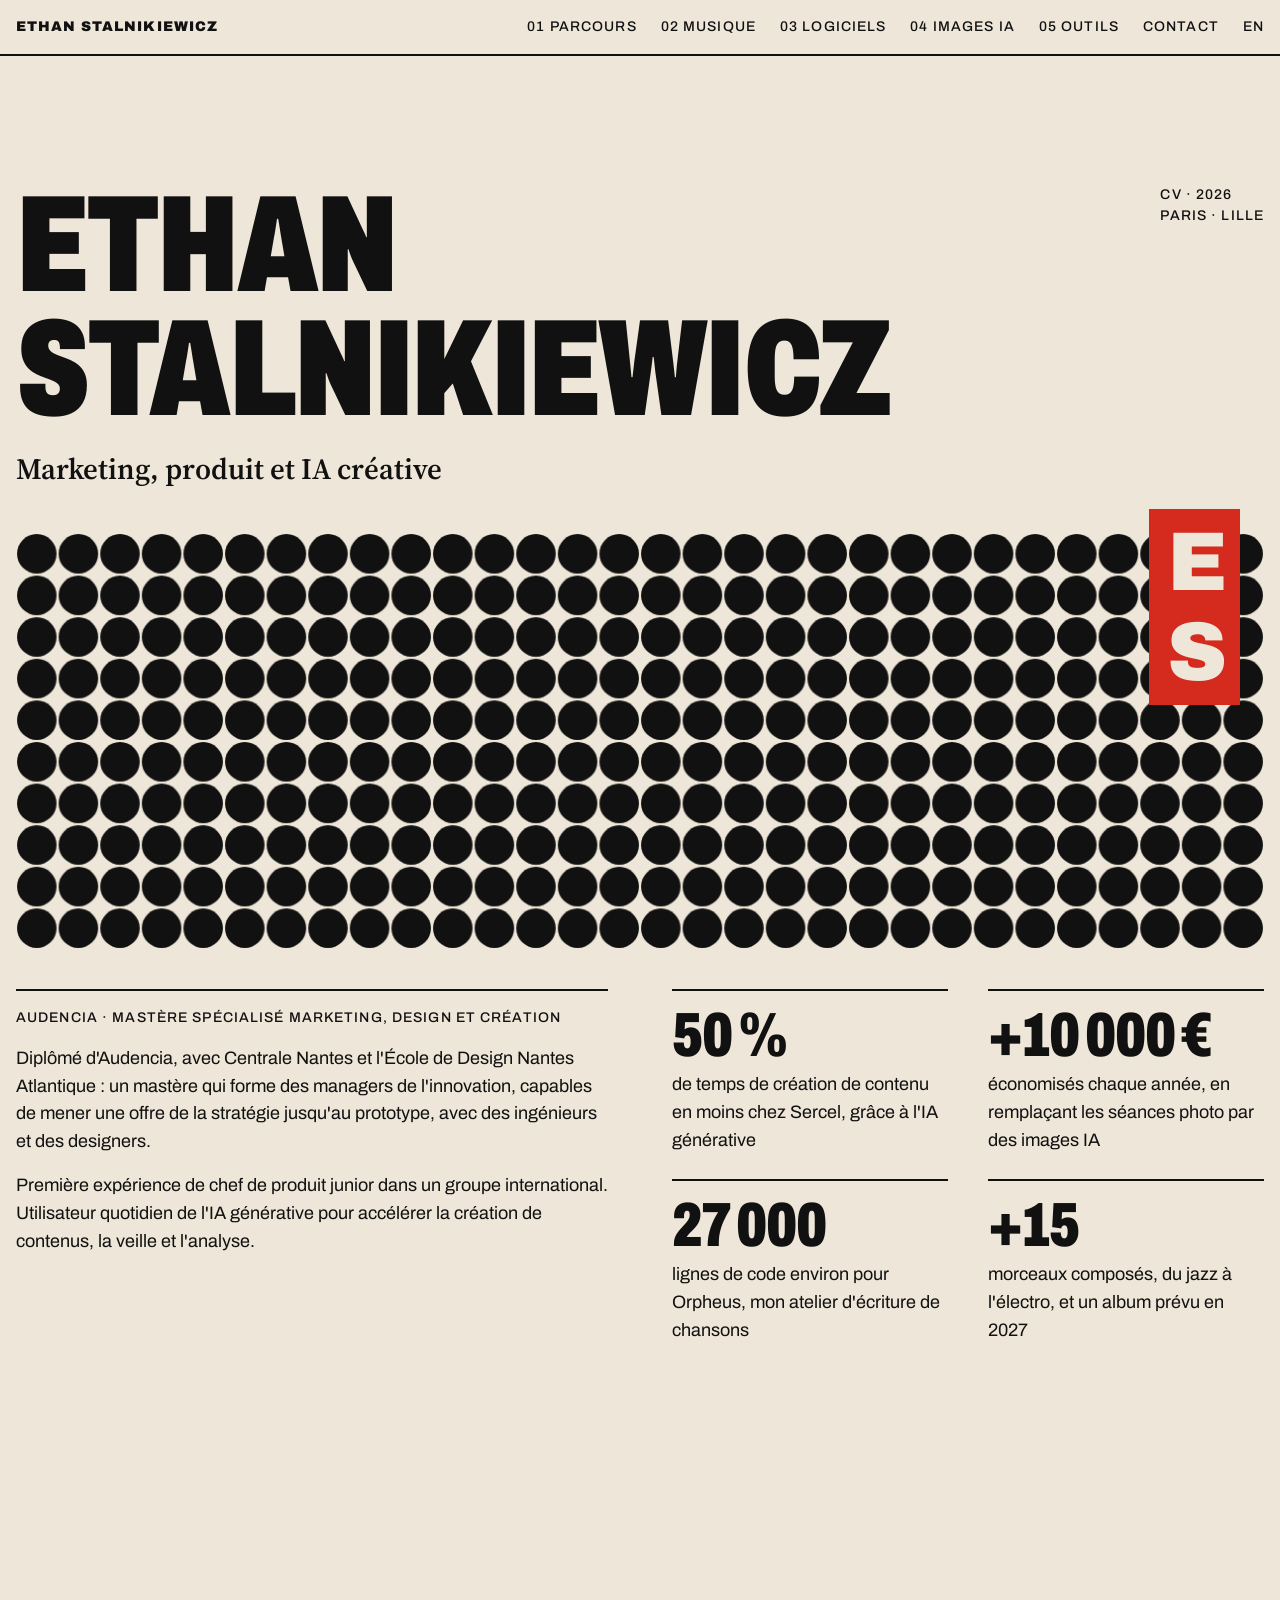
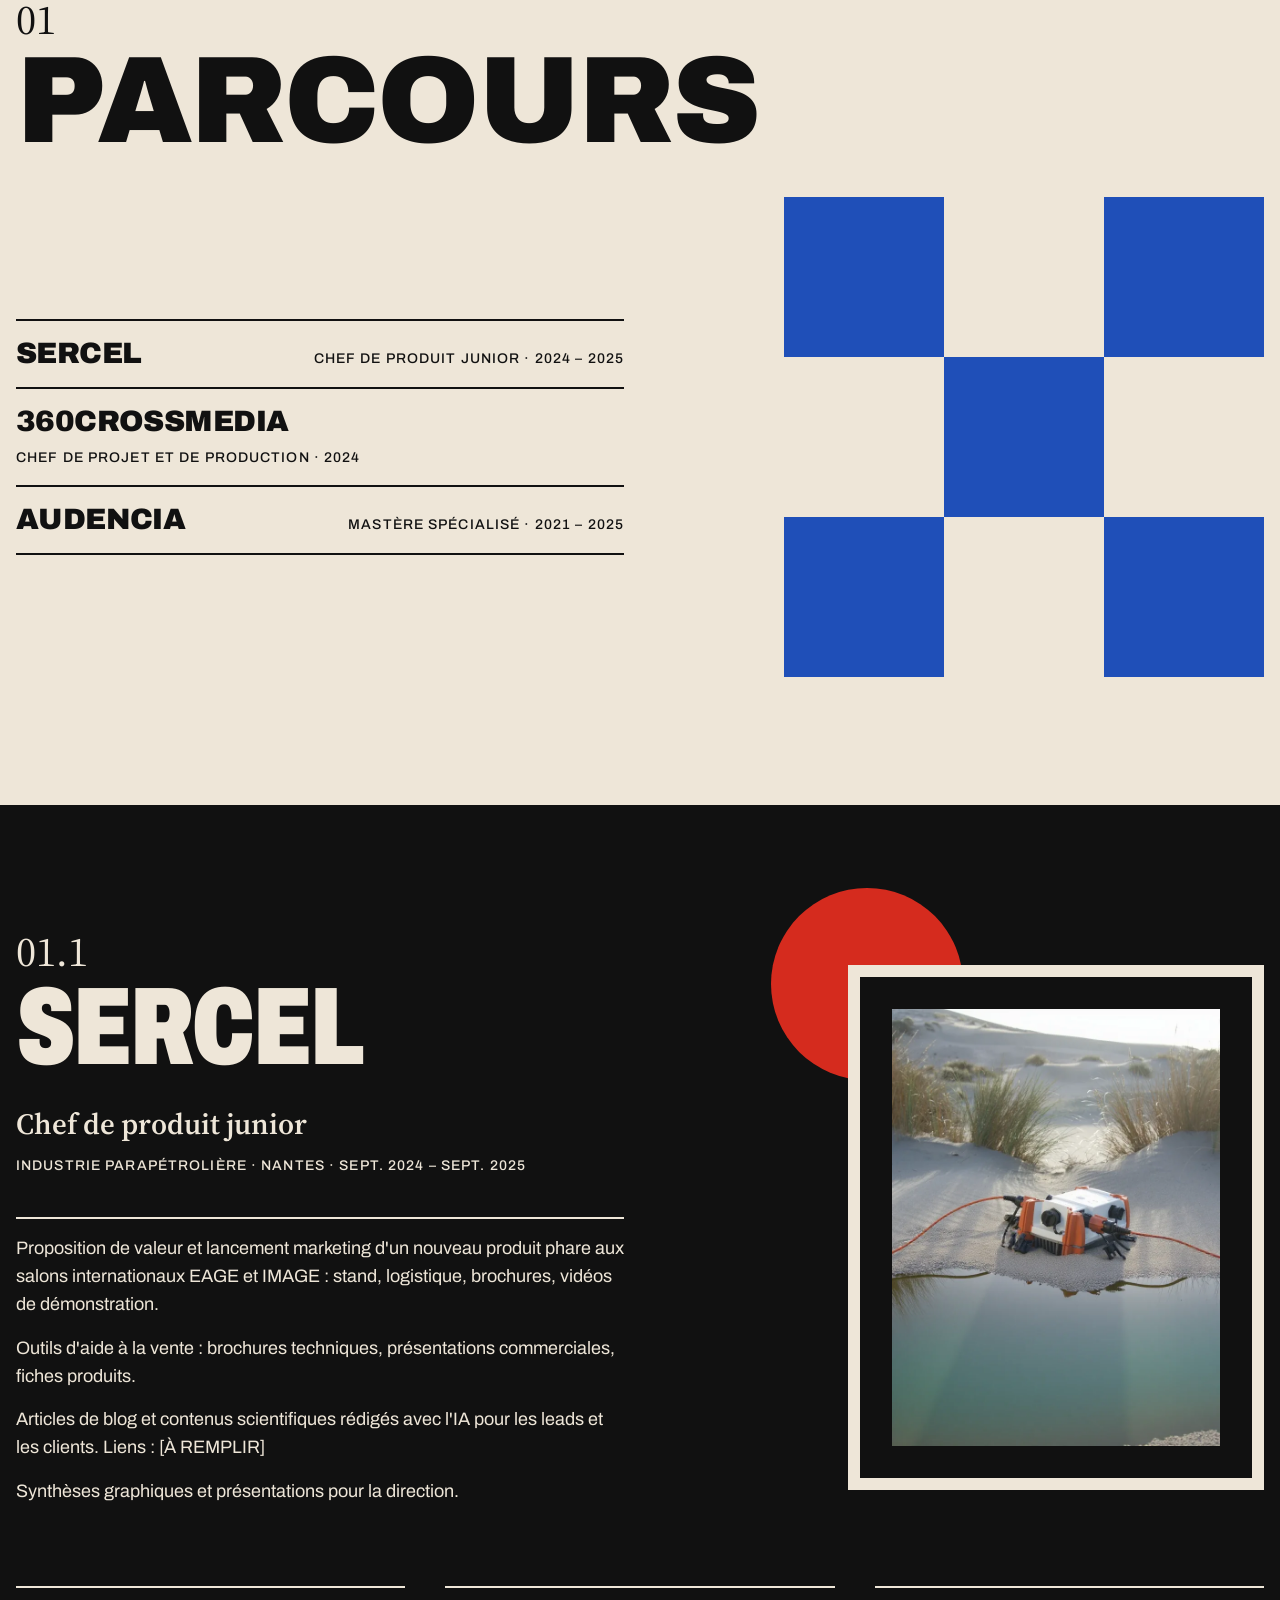
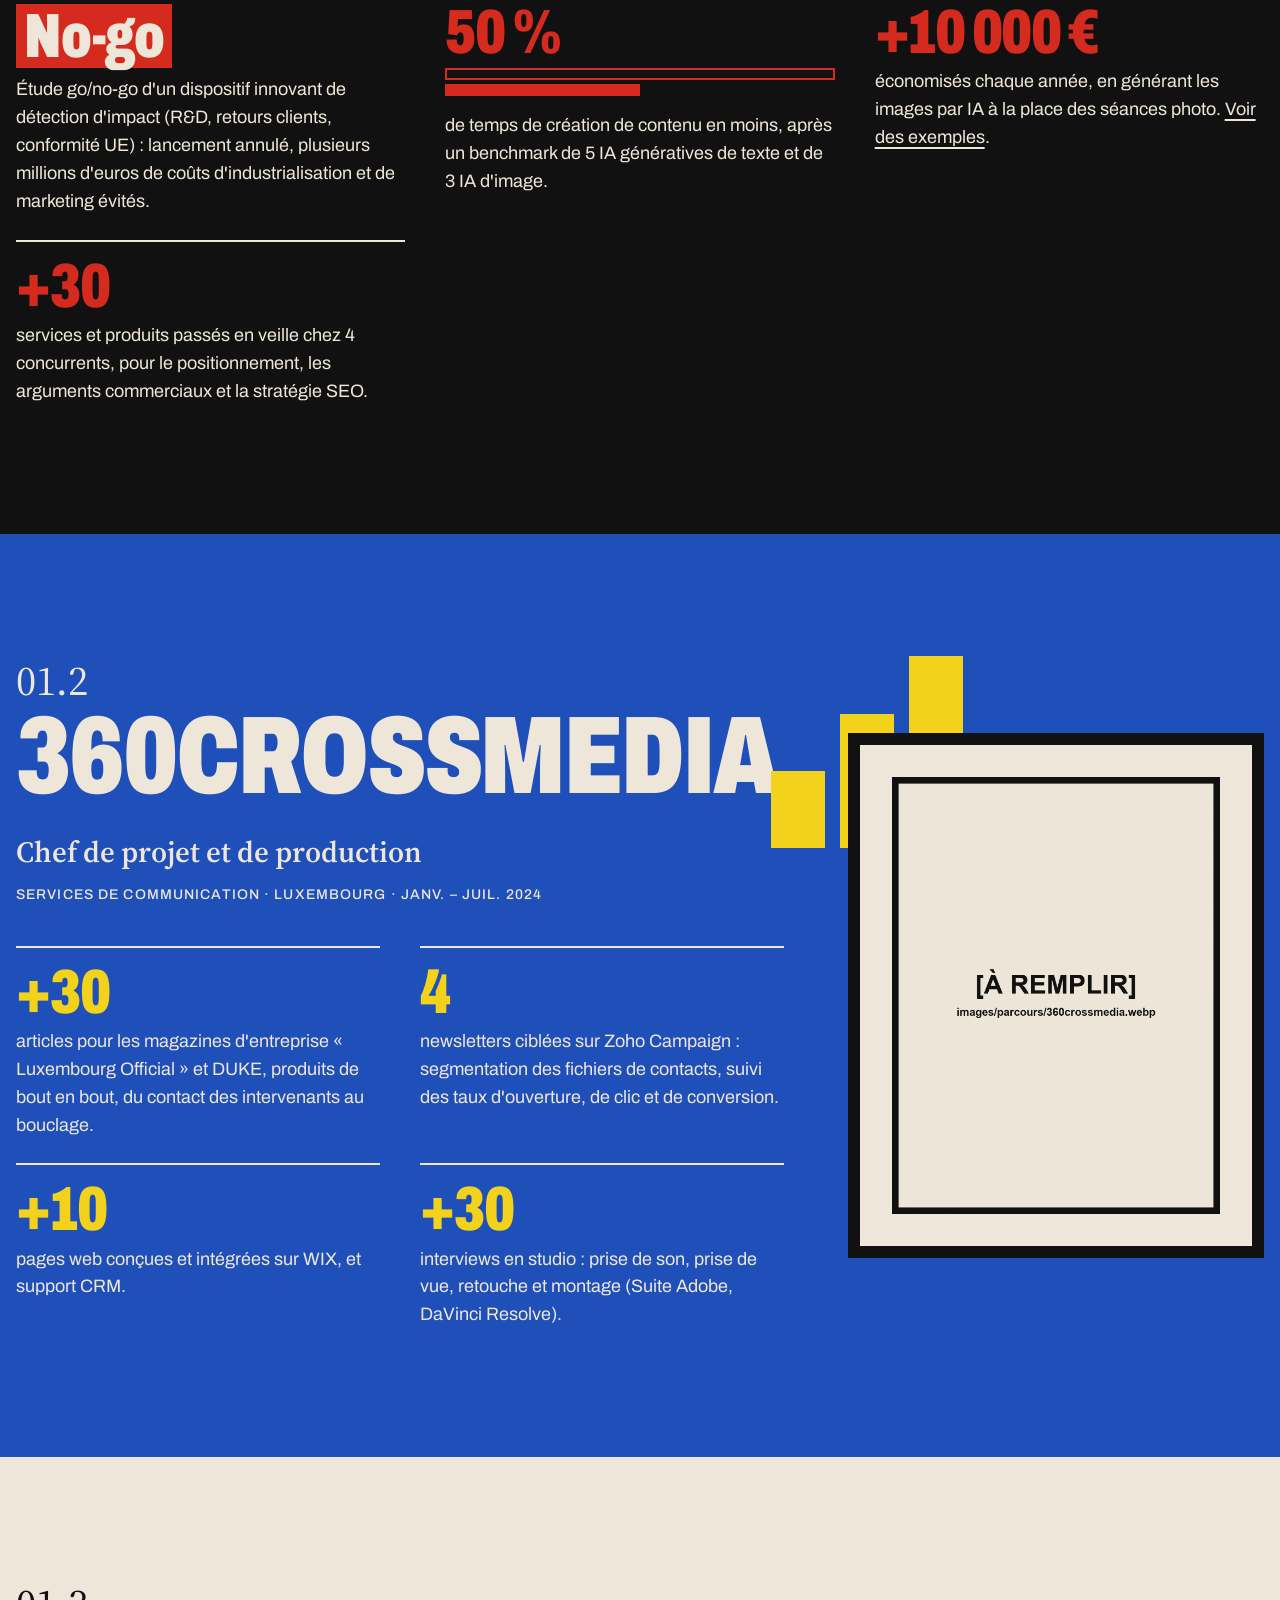
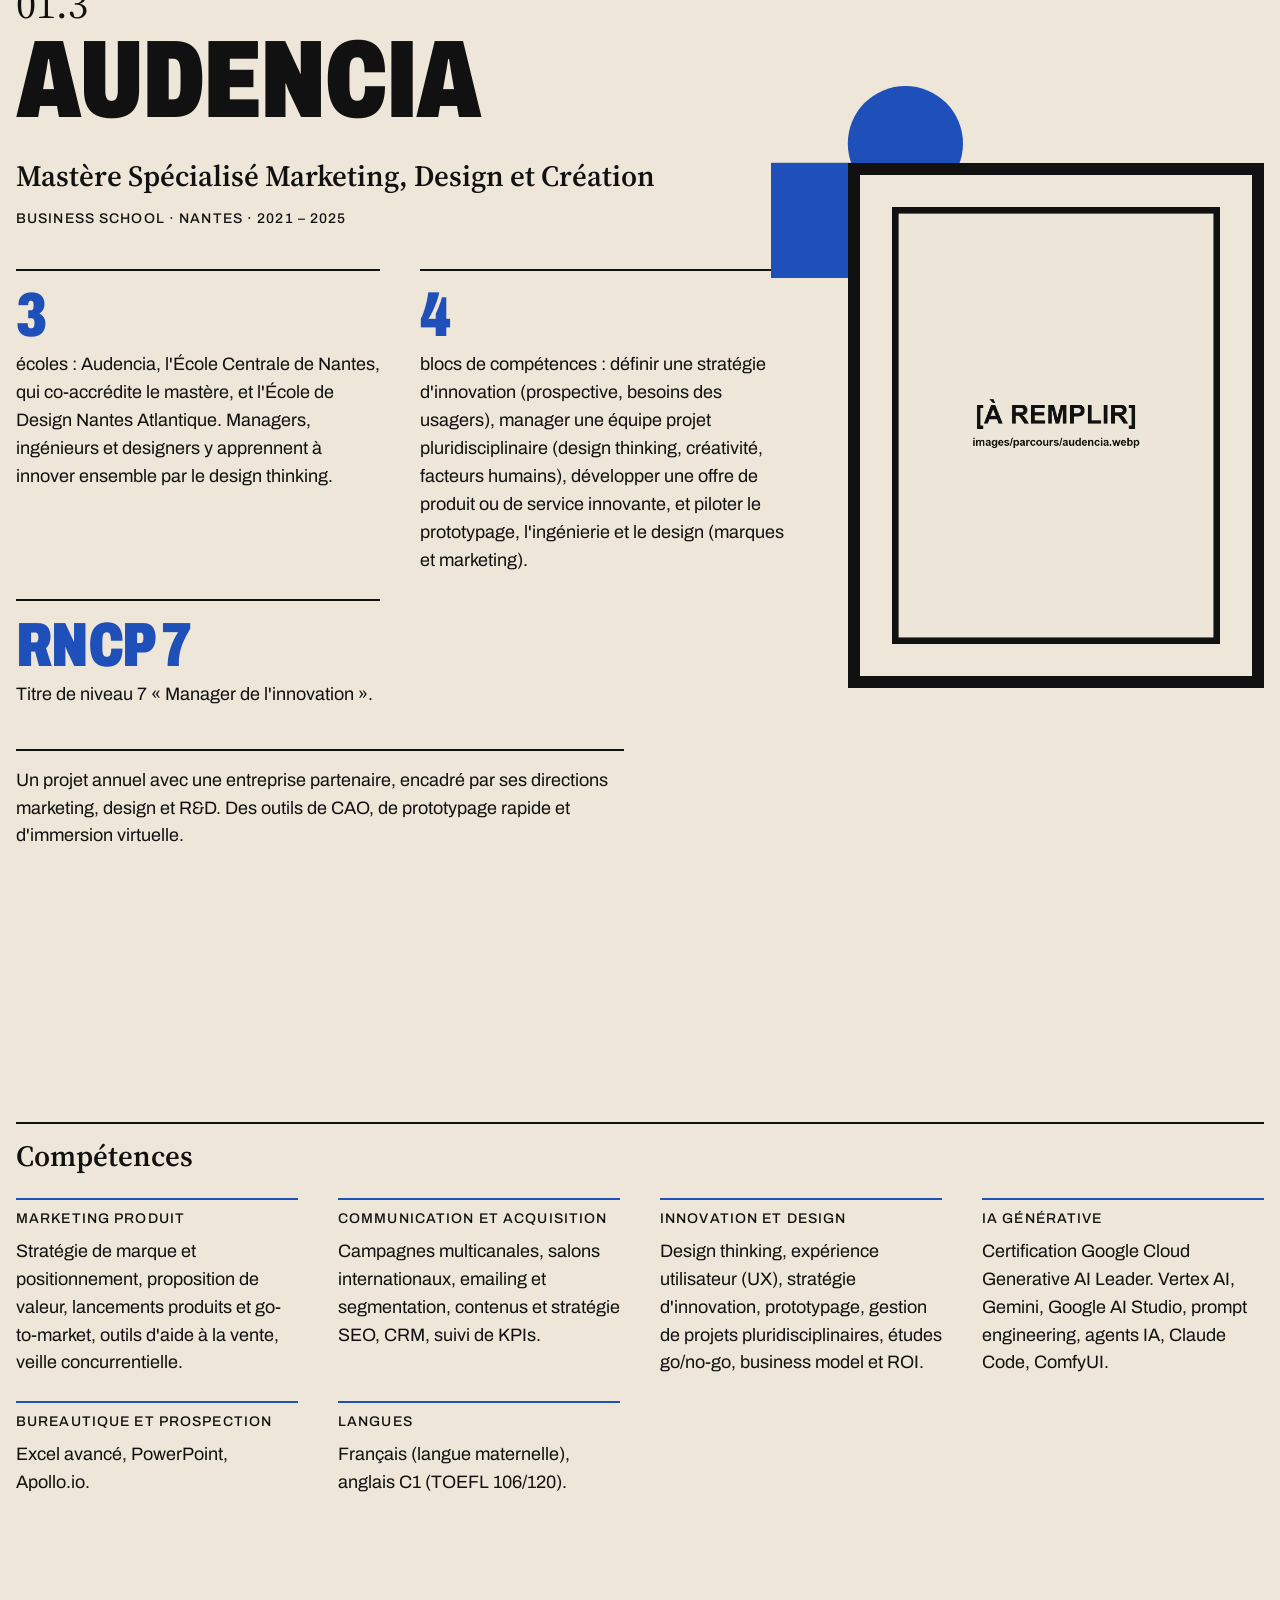
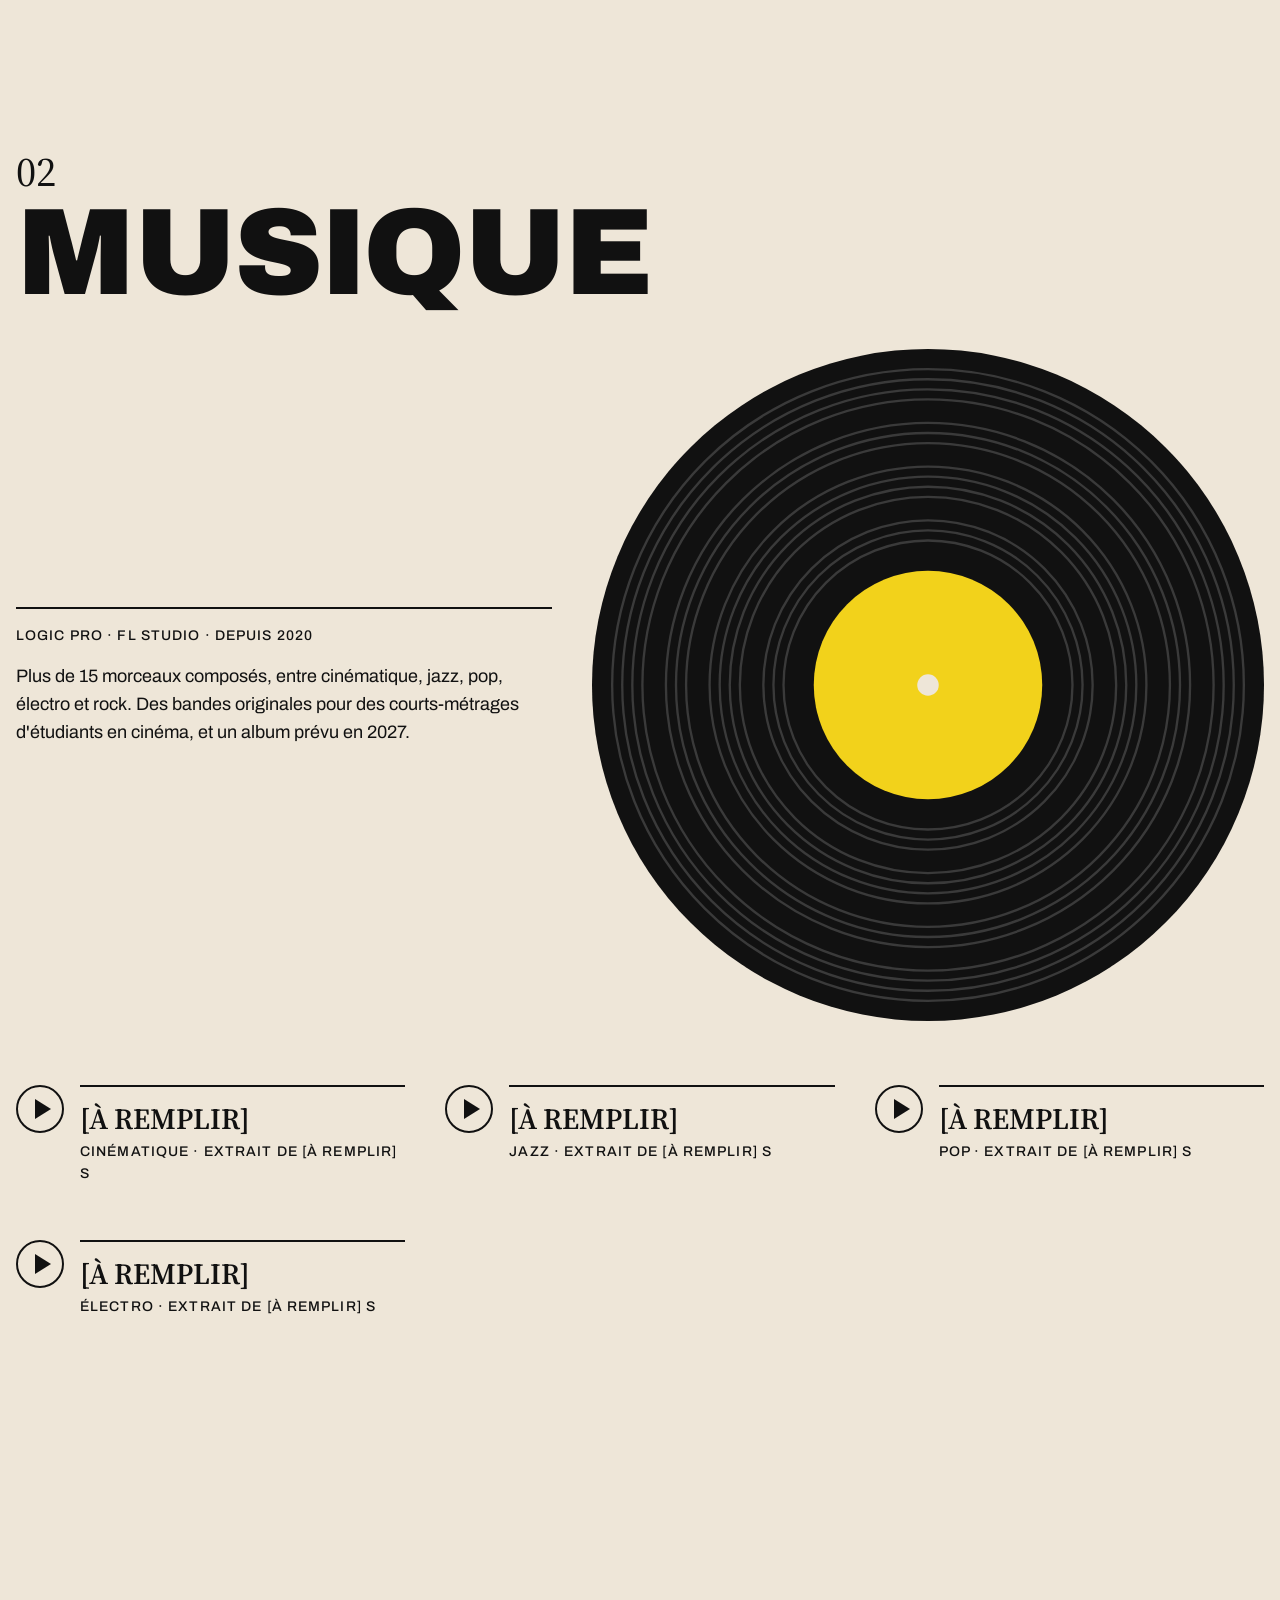
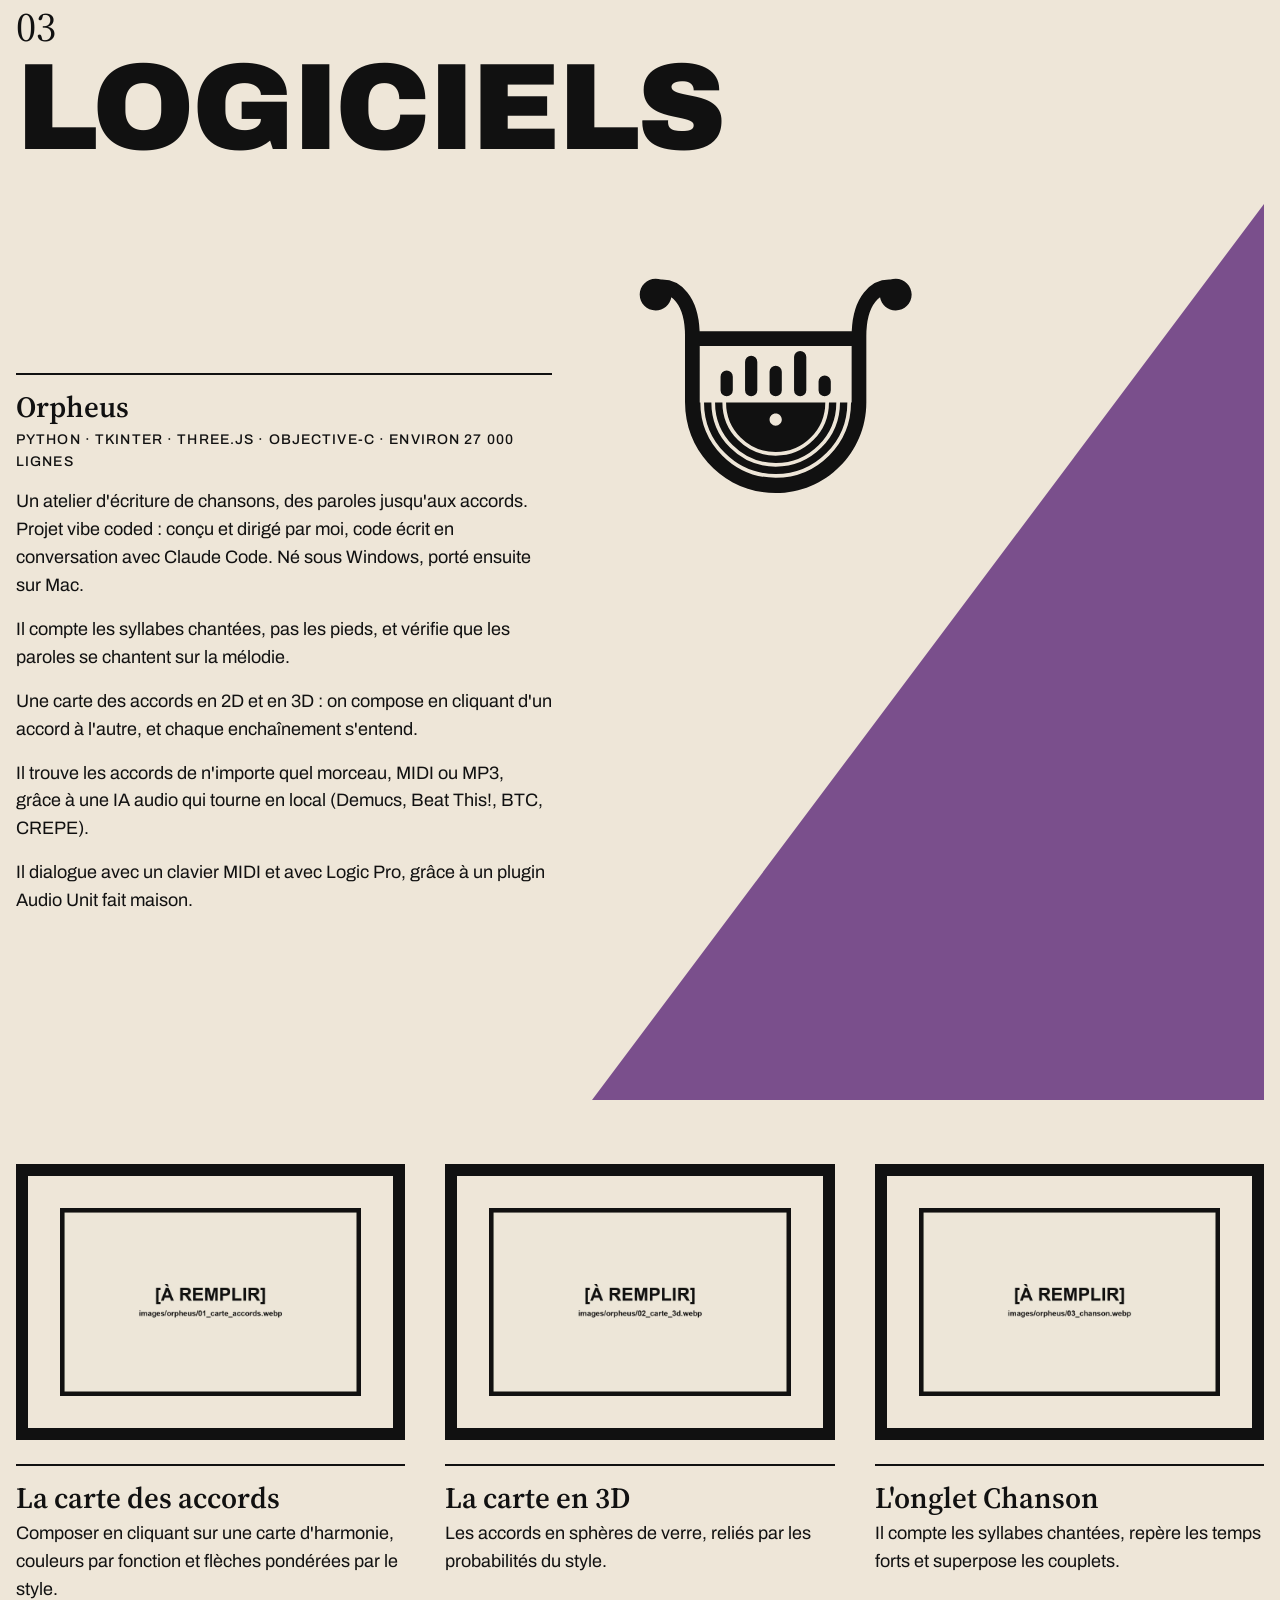
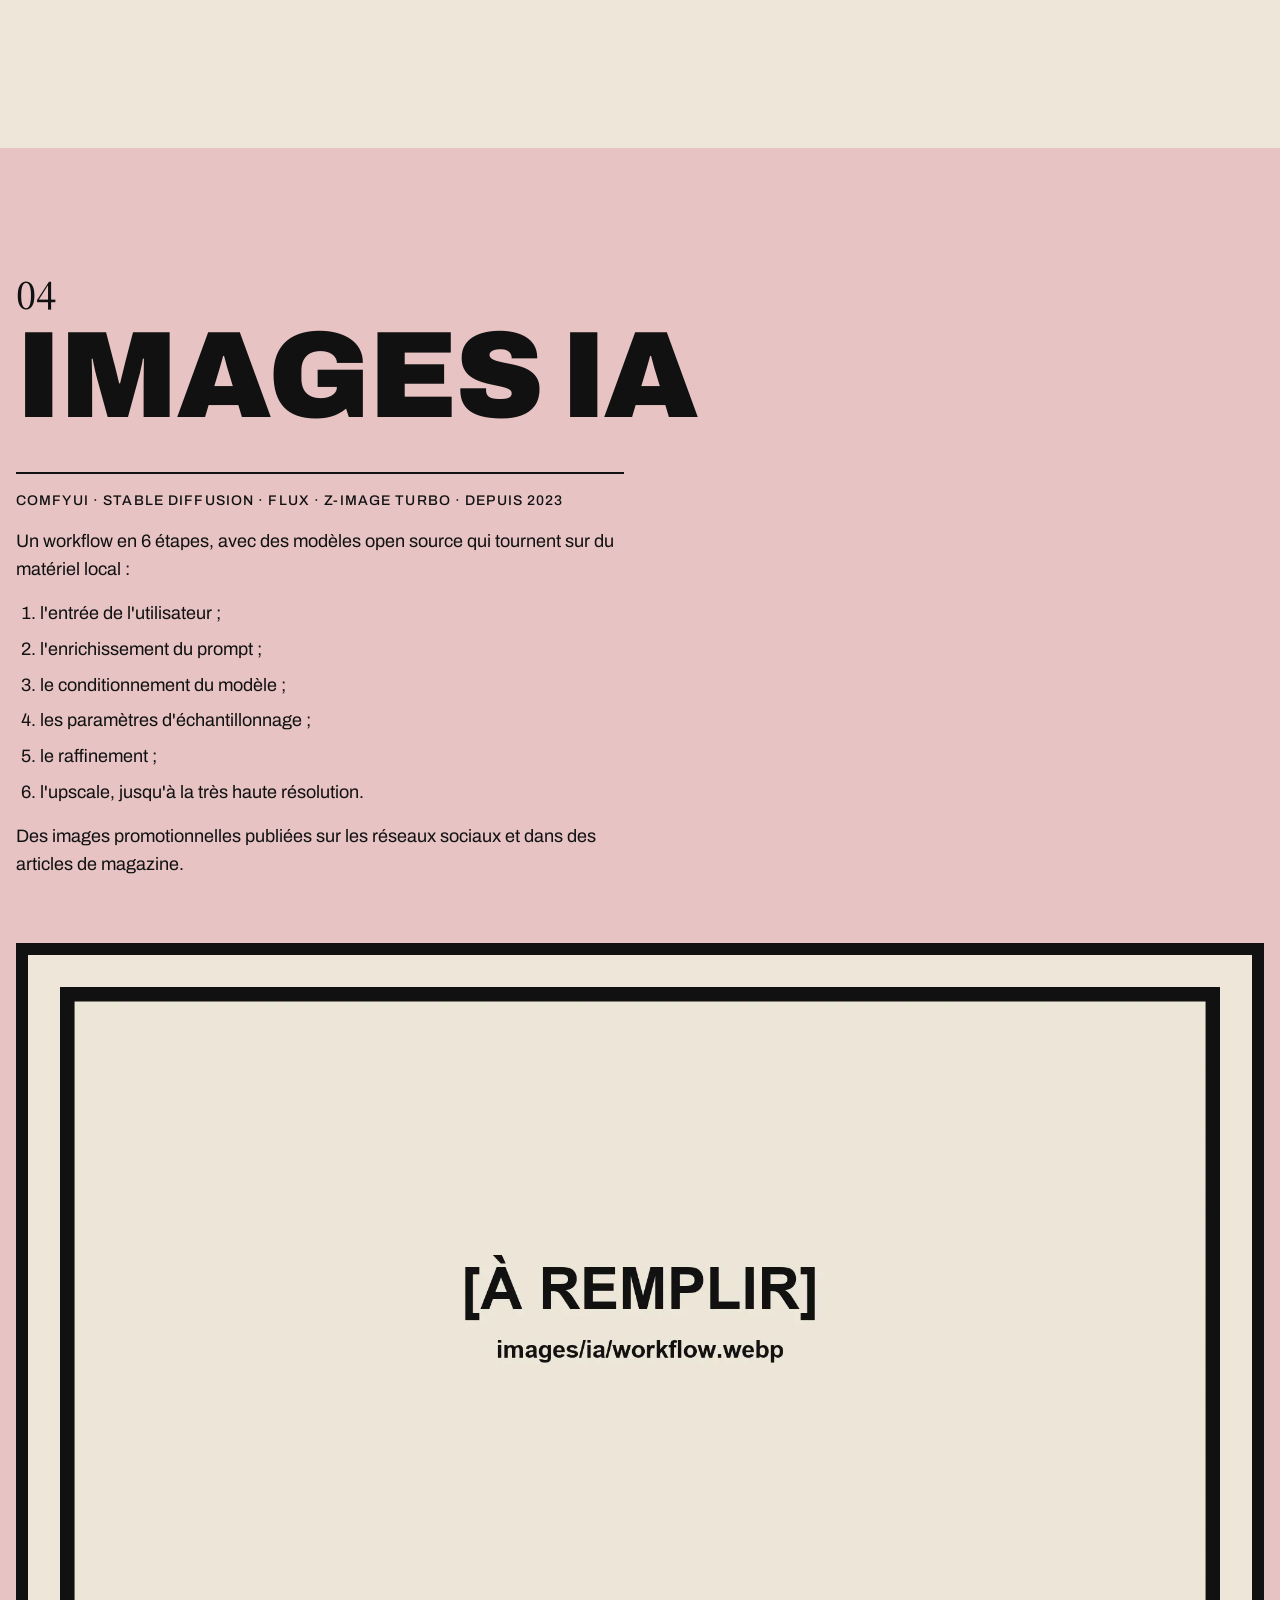
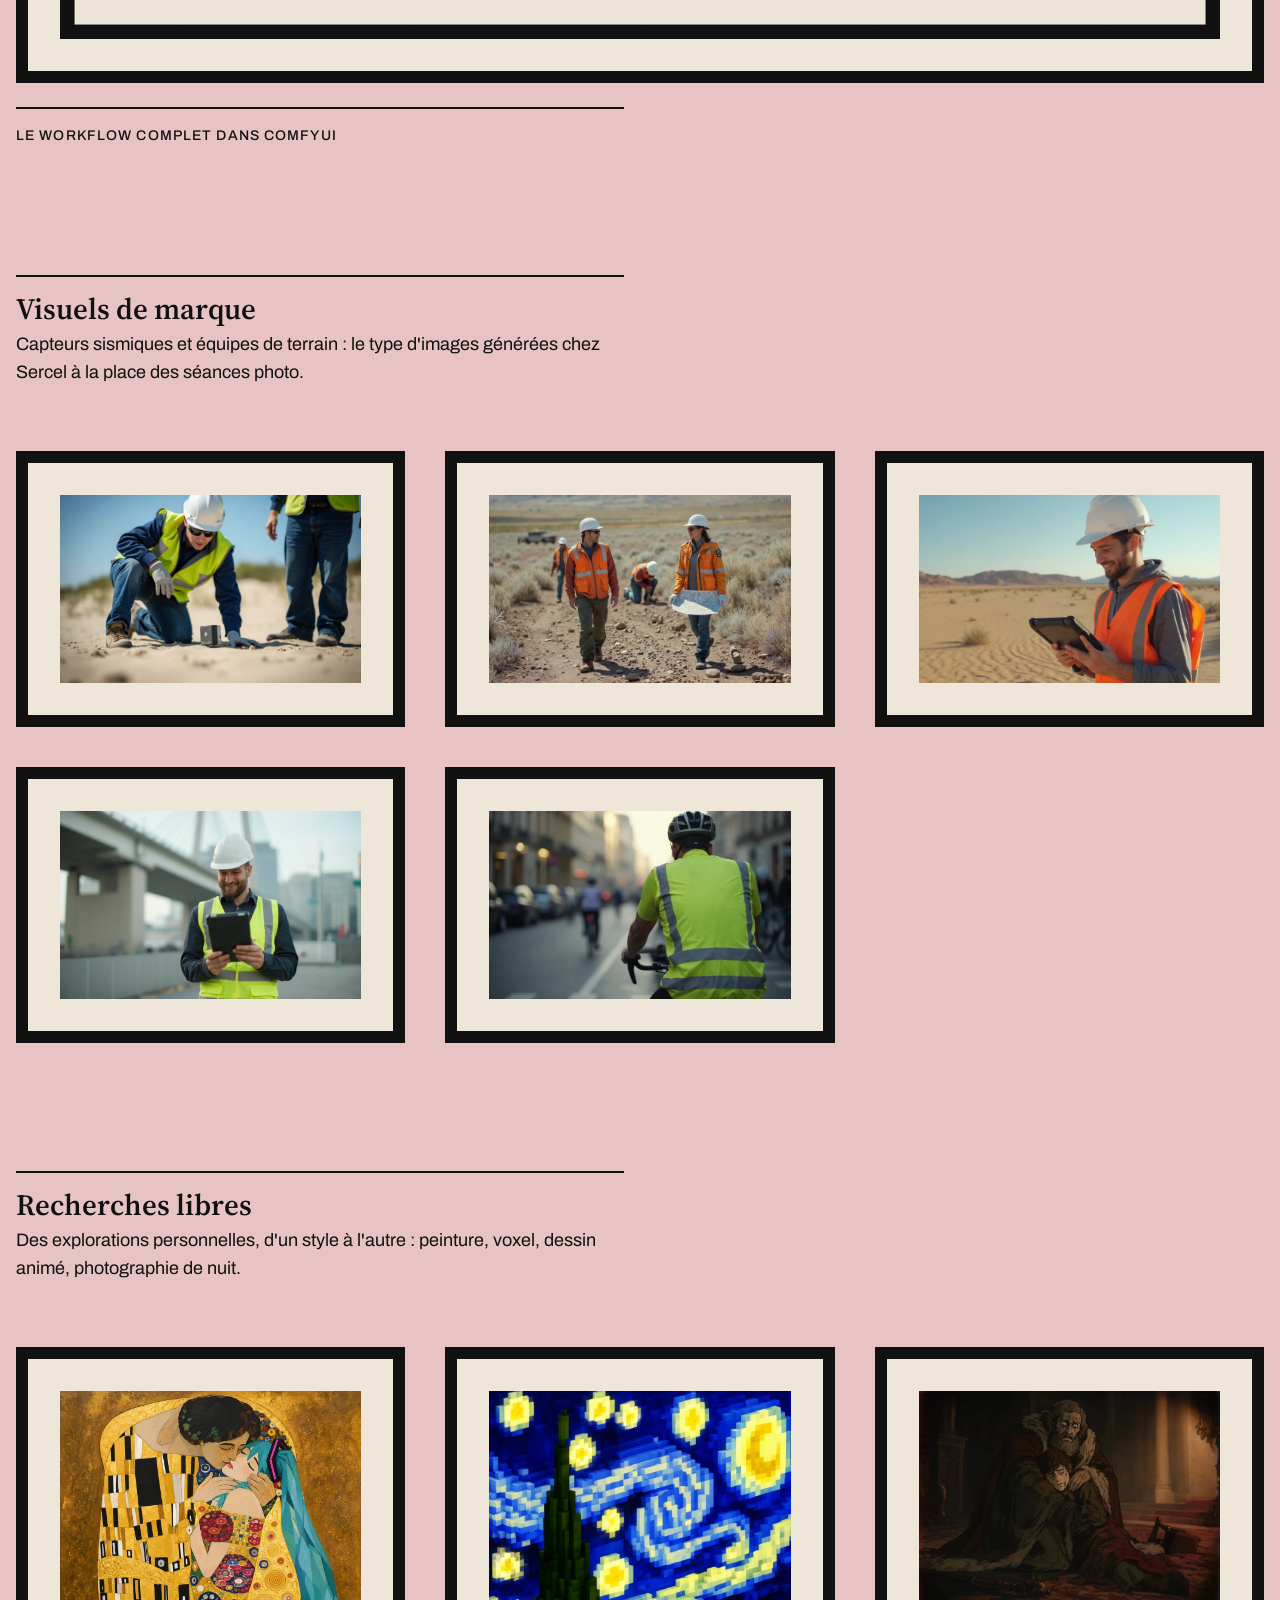
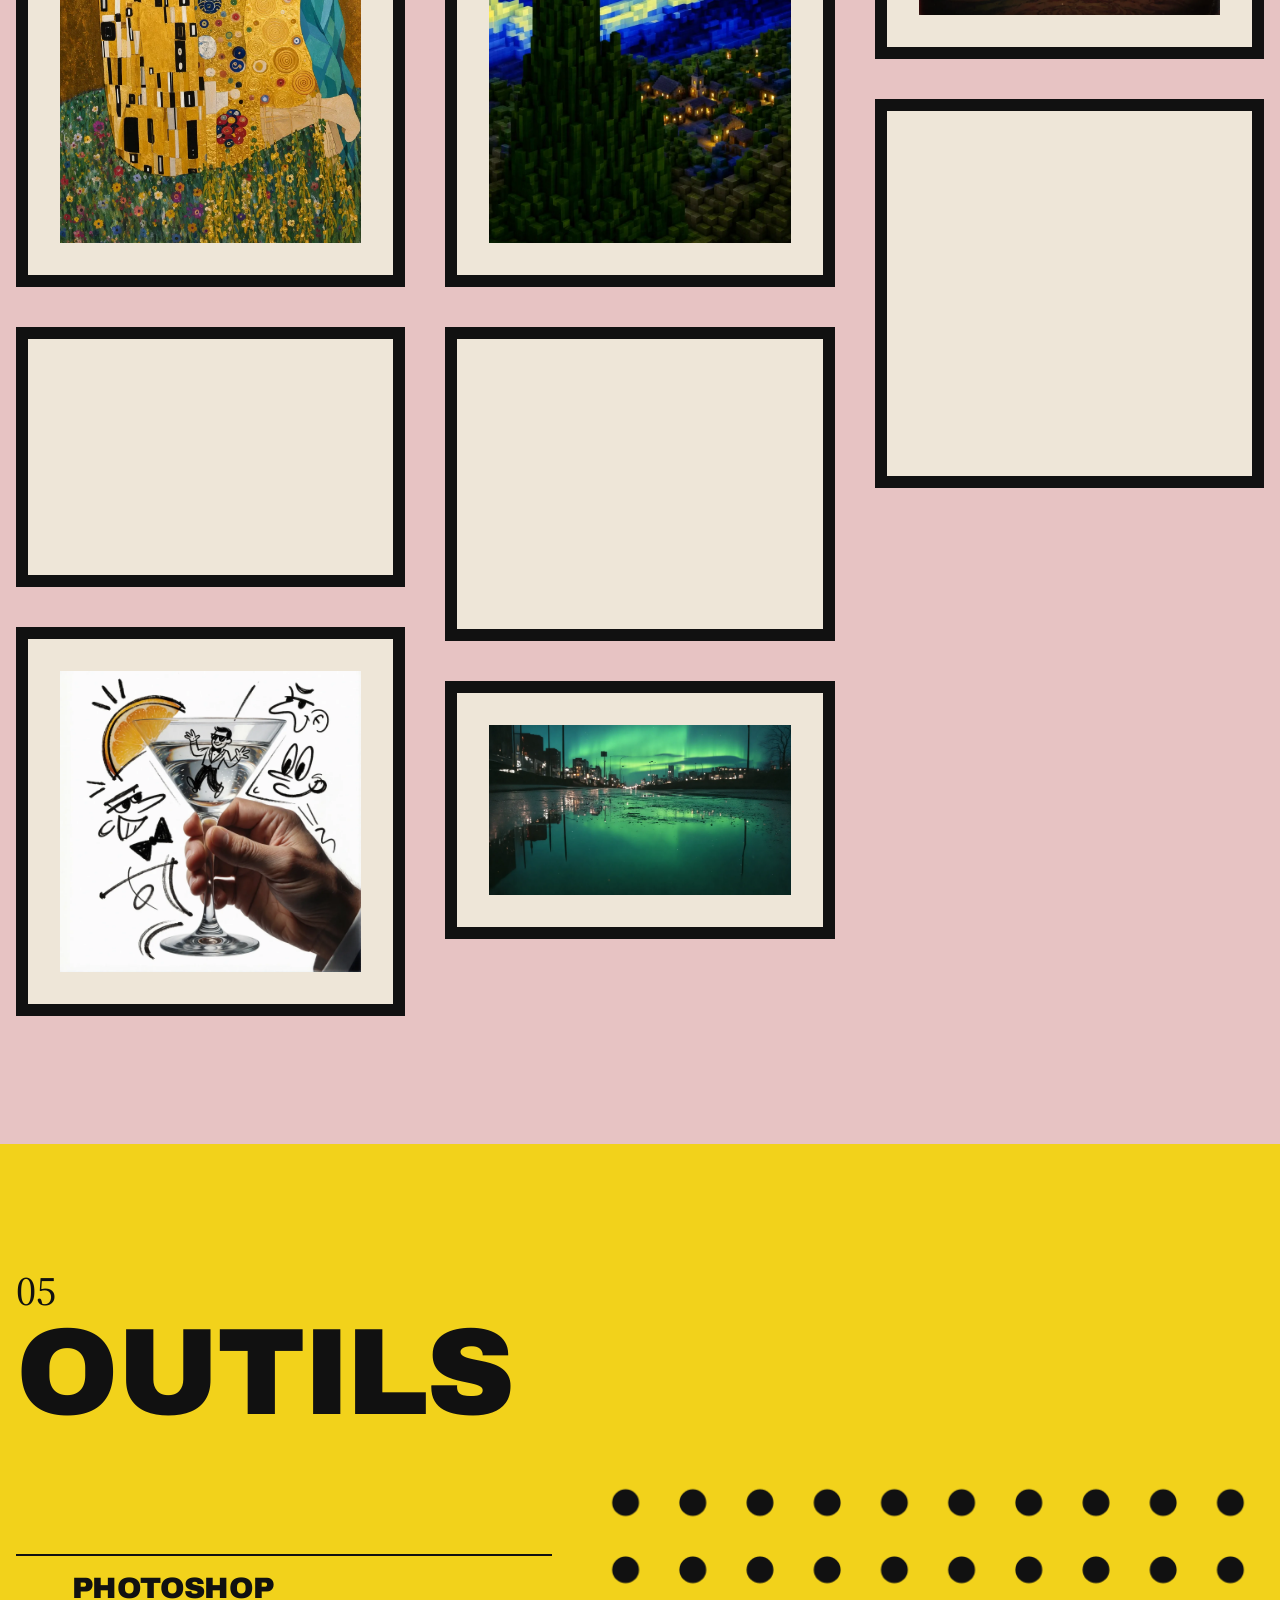
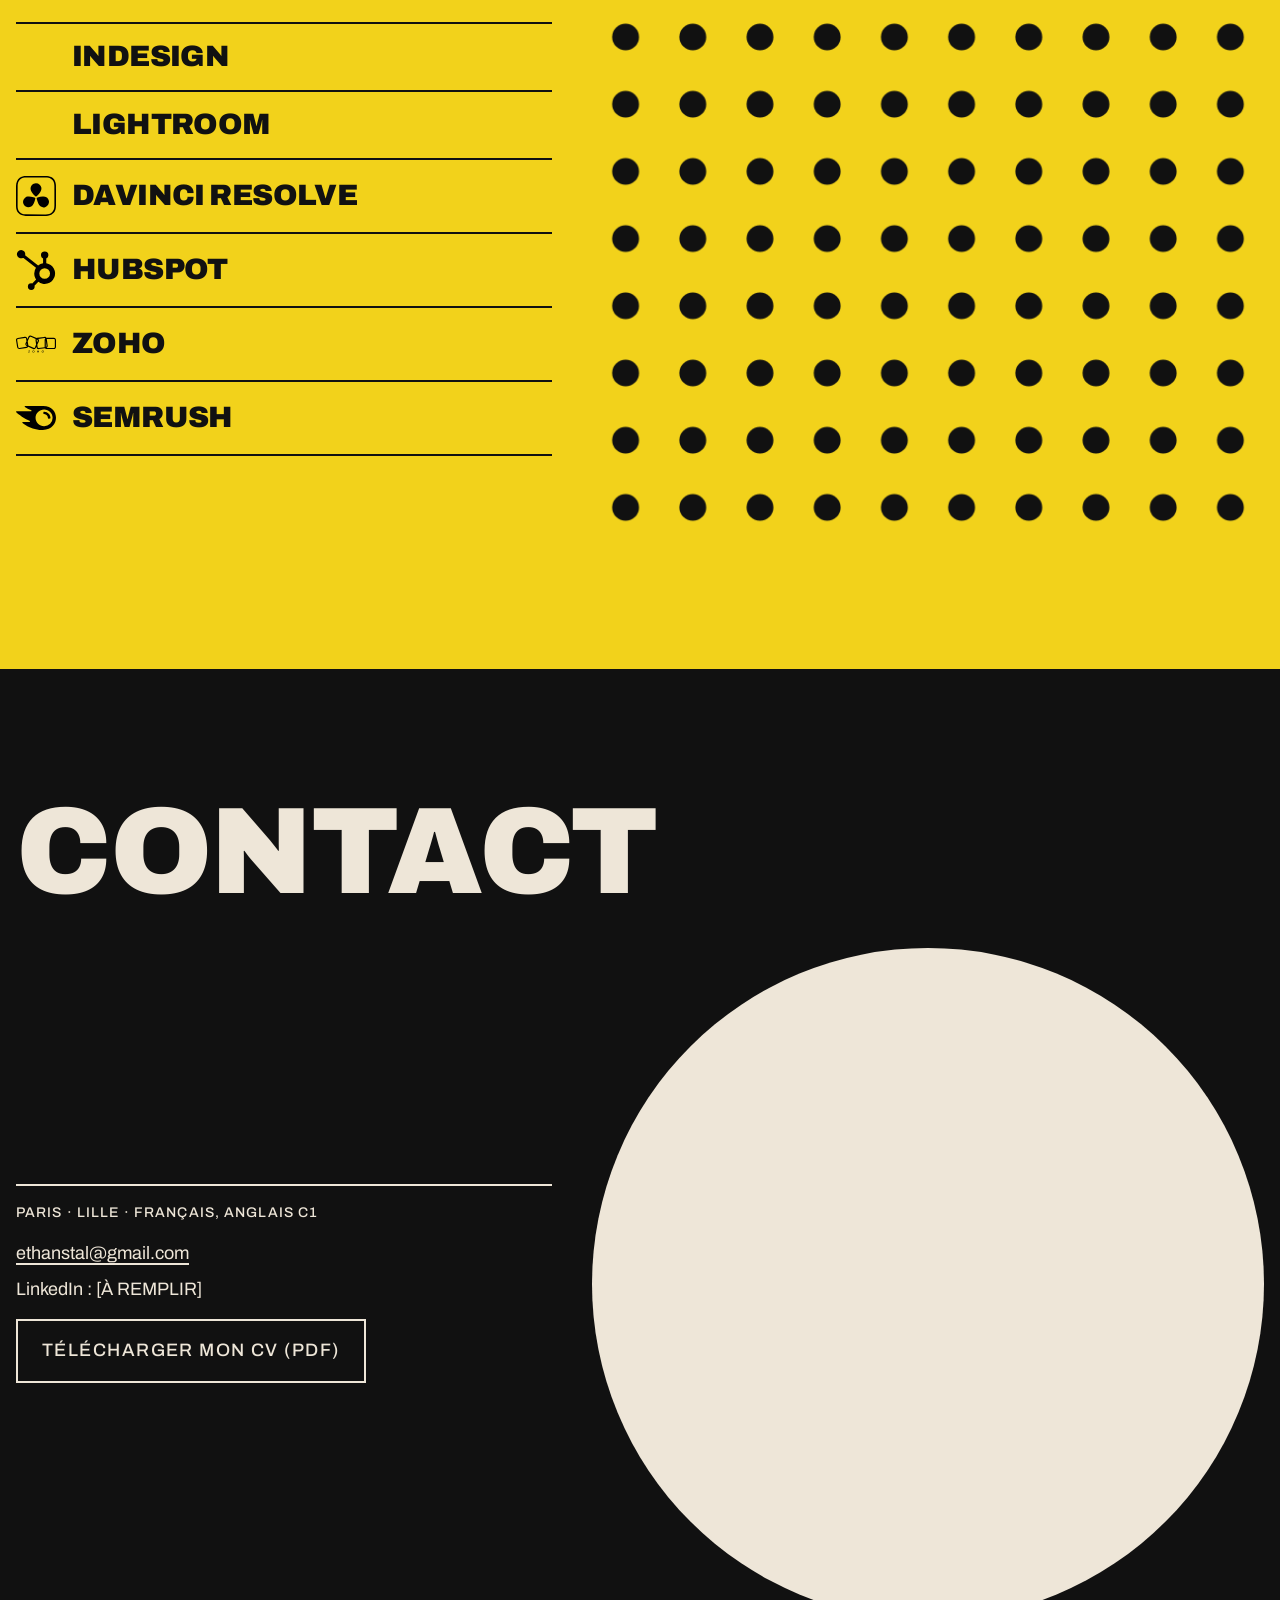
==== index.html @ 6c9d1c79 "Publication du site" ====
<!doctype html>
<html lang="fr">
<head>
  <meta charset="utf-8">
  <meta name="viewport" content="width=device-width, initial-scale=1">
  <title>Ethan Stalnikiewicz · Marketing, produit et IA créative</title>
  <meta name="description" content="CV en ligne d'Ethan Stalnikiewicz : marketing, produit et IA créative. Parcours, musique, le logiciel Orpheus, images IA et outils.">
  <link rel="alternate" hreflang="fr" href="index.html">
  <link rel="alternate" hreflang="en" href="en.html">
  <link rel="icon" href="data:,">
  <link rel="preconnect" href="https://fonts.googleapis.com">
  <link rel="preconnect" href="https://fonts.gstatic.com" crossorigin>
  <link rel="stylesheet" href="https://fonts.googleapis.com/css2?family=Archivo:wdth,wght@62..125,400..900&family=Source+Serif+4:opsz,wght@8..60,400..900&display=swap">
  <link rel="stylesheet" href="styles.css">
  <script src="audio.js" defer></script>
</head>
<body>
  <a class="evitement" href="#contenu">Aller au contenu</a>

  <header class="nav">
    <a class="nav__nom" href="#accueil">Ethan Stalnikiewicz</a>
    <nav aria-label="Sections">
      <ul>
        <li><a href="#parcours">01 Parcours</a></li>
        <li><a href="#musique">02 Musique</a></li>
        <li><a href="#logiciels">03 Logiciels</a></li>
        <li><a href="#images">04 Images IA</a></li>
        <li><a href="#outils">05 Outils</a></li>
        <li><a href="#contact">Contact</a></li>
        <li><a href="en.html" hreflang="en" lang="en">EN</a></li>
      </ul>
    </nav>
  </header>

  <main id="contenu">
    <section class="section s-accueil" id="accueil" aria-labelledby="titre-accueil">
      <div class="accueil__tete">
        <h1 class="nom" id="titre-accueil"><span>Ethan</span> <span>Stalnikiewicz</span></h1>
        <p class="accueil__meta">CV · 2026<br>Paris · Lille</p>
      </div>
      <p class="role">Marketing, produit et IA créative</p>
      <div class="accueil__bloc">
        <svg class="cercles" viewBox="0 0 600 200" aria-hidden="true" focusable="false">
          <defs>
            <pattern id="motif-cercles" width="20" height="20" patternUnits="userSpaceOnUse">
              <circle cx="10" cy="10" r="9.5" fill="currentColor"/>
            </pattern>
          </defs>
          <rect width="600" height="200" fill="url(#motif-cercles)"/>
        </svg>
        <span class="hanko" aria-hidden="true">ES</span>
      </div>
      <div class="accueil__bas">
        <div class="cartel">
          <p class="cartel__meta">Audencia · Mastère Spécialisé Marketing, Design et Création</p>
          <p>Diplômé d'Audencia, avec Centrale Nantes et l'École de Design Nantes Atlantique : un mastère qui forme des managers de l'innovation, capables de mener une offre de la stratégie jusqu'au prototype, avec des ingénieurs et des designers.</p>
          <p>Première expérience de chef de produit junior dans un groupe international. Utilisateur quotidien de l'IA générative pour accélérer la création de contenus, la veille et l'analyse.</p>
        </div>
        <ul class="chiffres">
          <li><span class="chiffres__nombre">50&nbsp;%</span> de temps de création de contenu en moins chez Sercel, grâce à l'IA générative</li>
          <li><span class="chiffres__nombre">+10&nbsp;000&nbsp;€</span> économisés chaque année, en remplaçant les séances photo par des images IA</li>
          <li><span class="chiffres__nombre">27&nbsp;000</span> lignes de code environ pour Orpheus, mon atelier d'écriture de chansons</li>
          <li><span class="chiffres__nombre">+15</span> morceaux composés, du jazz à l'électro, et un album prévu en 2027</li>
        </ul>
      </div>
    </section>

    <section class="section s-parcours" id="parcours" aria-labelledby="titre-parcours">
      <h2 id="titre-parcours"><span class="numero">01</span> Parcours</h2>
      <div class="entete">
        <div class="entete__texte">
          <ol class="sommaire">
            <li><a href="#sercel"><span class="sommaire__nom">Sercel</span> <span class="cartel__meta">Chef de produit junior · 2024 – 2025</span></a></li>
            <li><a href="#crossmedia"><span class="sommaire__nom">360CrossMedia</span> <span class="cartel__meta">Chef de projet et de production · 2024</span></a></li>
            <li><a href="#audencia"><span class="sommaire__nom">Audencia</span> <span class="cartel__meta">Mastère Spécialisé · 2021 – 2025</span></a></li>
          </ol>
        </div>
        <svg class="forme" viewBox="0 0 300 300" shape-rendering="crispEdges" aria-hidden="true" focusable="false">
          <g fill="currentColor">
            <rect width="100" height="100"/><rect x="200" width="100" height="100"/>
            <rect x="100" y="100" width="100" height="100"/>
            <rect y="200" width="100" height="100"/><rect x="200" y="200" width="100" height="100"/>
          </g>
        </svg>
      </div>
    </section>

    <section class="section experience s-sercel" id="sercel" aria-labelledby="titre-sercel">
      <div class="experience__corps">
        <div class="experience__texte">
          <h3 class="experience__nom" id="titre-sercel"><span class="numero">01.1</span> Sercel</h3>
          <p class="experience__poste">Chef de produit junior</p>
          <p class="cartel__meta experience__meta">Industrie parapétrolière · Nantes · sept. 2024 – sept. 2025</p>
          <div class="cartel">
            <p>Proposition de valeur et lancement marketing d'un nouveau produit phare aux salons internationaux EAGE et IMAGE : stand, logistique, brochures, vidéos de démonstration.</p>
            <p>Outils d'aide à la vente : brochures techniques, présentations commerciales, fiches produits.</p>
            <p>Articles de blog et contenus scientifiques rédigés avec l'IA pour les leads et les clients. Liens : [À REMPLIR]</p>
            <p>Synthèses graphiques et présentations pour la direction.</p>
          </div>
        </div>
        <figure class="affiche">
          <svg class="forme" viewBox="0 0 100 100" aria-hidden="true" focusable="false"><circle cx="50" cy="50" r="50" fill="currentColor"/></svg>
          <img src="images/parcours/sercel.webp" alt="Image générée par IA : un capteur sismique orange et blanc posé dans le sable, au bord d'une mare entre les dunes." loading="lazy" decoding="async" width="720" height="960">
        </figure>
      </div>
      <ul class="chiffres">
        <li><span class="chiffres__nombre tampon">No-go</span> Étude go/no-go d'un dispositif innovant de détection d'impact (R&amp;D, retours clients, conformité UE) : lancement annulé, plusieurs millions d'euros de coûts d'industrialisation et de marketing évités.</li>
        <li><span class="chiffres__nombre">50&nbsp;%</span><span class="jauge" aria-hidden="true"><span></span><span></span></span> de temps de création de contenu en moins, après un benchmark de 5 IA génératives de texte et de 3 IA d'image.</li>
        <li><span class="chiffres__nombre">+10&nbsp;000&nbsp;€</span> économisés chaque année, en générant les images par IA à la place des séances photo. <a href="#images-marque">Voir des exemples</a>.</li>
        <li><span class="chiffres__nombre">+30</span> services et produits passés en veille chez 4 concurrents, pour le positionnement, les arguments commerciaux et la stratégie SEO.</li>
      </ul>
    </section>

    <section class="section experience s-crossmedia" id="crossmedia" aria-labelledby="titre-crossmedia">
      <div class="experience__corps">
        <div class="experience__texte">
          <h3 class="experience__nom" id="titre-crossmedia"><span class="numero">01.2</span> 360CrossMedia</h3>
          <p class="experience__poste">Chef de projet et de production</p>
          <p class="cartel__meta experience__meta">Services de communication · Luxembourg · janv. – juil. 2024</p>
          <ul class="chiffres">
            <li><span class="chiffres__nombre">+30</span> articles pour les magazines d'entreprise « Luxembourg Official » et DUKE, produits de bout en bout, du contact des intervenants au bouclage.</li>
            <li><span class="chiffres__nombre">4</span> newsletters ciblées sur Zoho Campaign : segmentation des fichiers de contacts, suivi des taux d'ouverture, de clic et de conversion.</li>
            <li><span class="chiffres__nombre">+10</span> pages web conçues et intégrées sur WIX, et support CRM.</li>
            <li><span class="chiffres__nombre">+30</span> interviews en studio : prise de son, prise de vue, retouche et montage (Suite Adobe, DaVinci Resolve).</li>
          </ul>
        </div>
        <figure class="affiche">
          <svg class="forme" viewBox="0 0 100 100" shape-rendering="crispEdges" aria-hidden="true" focusable="false">
            <g fill="currentColor"><rect y="60" width="28" height="40"/><rect x="36" y="30" width="28" height="70"/><rect x="72" width="28" height="100"/></g>
          </svg>
          <img src="images/parcours/360crossmedia.webp" alt="Affiche : colonnes de magazine en grille, aplats encre et cobalt sur papier crème, pour 360CrossMedia. [À REMPLIR]" loading="lazy" decoding="async" width="1200" height="1600">
        </figure>
      </div>
    </section>

    <section class="section experience s-audencia" id="audencia" aria-labelledby="titre-audencia">
      <div class="experience__corps">
        <div class="experience__texte">
          <h3 class="experience__nom" id="titre-audencia"><span class="numero">01.3</span> Audencia</h3>
          <p class="experience__poste">Mastère Spécialisé Marketing, Design et Création</p>
          <p class="cartel__meta experience__meta">Business School · Nantes · 2021 – 2025</p>
          <ul class="chiffres">
            <li><span class="chiffres__nombre">3</span> écoles : Audencia, l'École Centrale de Nantes, qui co-accrédite le mastère, et l'École de Design Nantes Atlantique. Managers, ingénieurs et designers y apprennent à innover ensemble par le design thinking.</li>
            <li><span class="chiffres__nombre">4</span> blocs de compétences : définir une stratégie d'innovation (prospective, besoins des usagers), manager une équipe projet pluridisciplinaire (design thinking, créativité, facteurs humains), développer une offre de produit ou de service innovante, et piloter le prototypage, l'ingénierie et le design (marques et marketing).</li>
            <li><span class="chiffres__nombre">RNCP&nbsp;7</span> Titre de niveau 7 « Manager de l'innovation ».</li>
          </ul>
          <div class="cartel">
            <p>Un projet annuel avec une entreprise partenaire, encadré par ses directions marketing, design et R&amp;D. Des outils de CAO, de prototypage rapide et d'immersion virtuelle.</p>
          </div>
        </div>
        <figure class="affiche">
          <svg class="forme" viewBox="0 0 100 100" aria-hidden="true" focusable="false">
            <g fill="currentColor"><rect y="40" width="60" height="60"/><circle cx="70" cy="30" r="30"/><polygon points="40,100 100,40 100,100"/></g>
          </svg>
          <img src="images/parcours/audencia.webp" alt="Affiche : trois formes géométriques superposées, pour le management, le design et l'ingénierie, pour Audencia. [À REMPLIR]" loading="lazy" decoding="async" width="1200" height="1600">
        </figure>
      </div>
    </section>

    <section class="section s-parcours" aria-labelledby="titre-competences">
  <div class="cartel cartel--large">
    <h3 class="cartel__titre" id="titre-competences">Compétences</h3>
    <div class="competences">
      <div>
        <p class="cartel__meta">Marketing produit</p>
        <p>Stratégie de marque et positionnement, proposition de valeur, lancements produits et go-to-market, outils d'aide à la vente, veille concurrentielle.</p>
      </div>
      <div>
        <p class="cartel__meta">Communication et acquisition</p>
        <p>Campagnes multicanales, salons internationaux, emailing et segmentation, contenus et stratégie SEO, CRM, suivi de KPIs.</p>
      </div>
      <div>
        <p class="cartel__meta">Innovation et design</p>
        <p>Design thinking, expérience utilisateur (UX), stratégie d'innovation, prototypage, gestion de projets pluridisciplinaires, études go/no-go, business model et ROI.</p>
      </div>
      <div>
        <p class="cartel__meta">IA générative</p>
        <p>Certification Google Cloud Generative AI Leader. Vertex AI, Gemini, Google AI Studio, prompt engineering, agents IA, Claude Code, ComfyUI.</p>
      </div>
      <div>
        <p class="cartel__meta">Bureautique et prospection</p>
        <p>Excel avancé, PowerPoint, Apollo.io.</p>
      </div>
      <div>
        <p class="cartel__meta">Langues</p>
        <p>Français (langue maternelle), anglais C1 (TOEFL 106/120).</p>
      </div>
    </div>
  </div>
    </section>

    <section class="section s-musique" id="musique" aria-labelledby="titre-musique">
      <h2 id="titre-musique"><span class="numero">02</span> Musique</h2>
      <div class="entete">
        <div class="entete__texte">
          <div class="cartel">
            <p class="cartel__meta">Logic Pro · FL Studio · depuis 2020</p>
            <p>Plus de 15 morceaux composés, entre cinématique, jazz, pop, électro et rock. Des bandes originales pour des courts-métrages d'étudiants en cinéma, et un album prévu en 2027.</p>
          </div>
        </div>
        <svg class="forme" viewBox="0 0 100 100" aria-hidden="true" focusable="false">
          <circle cx="50" cy="50" r="50" fill="currentColor"/>
          <g class="vinyle__sillons" stroke-width="0.35">
            <circle cx="50" cy="50" r="47"/><circle cx="50" cy="50" r="45.5"/><circle cx="50" cy="50" r="44"/><circle cx="50" cy="50" r="42.5"/>
            <circle cx="50" cy="50" r="39"/><circle cx="50" cy="50" r="37.5"/><circle cx="50" cy="50" r="36"/>
            <circle cx="50" cy="50" r="32.5"/><circle cx="50" cy="50" r="31"/><circle cx="50" cy="50" r="29.5"/><circle cx="50" cy="50" r="28"/>
            <circle cx="50" cy="50" r="24.5"/><circle cx="50" cy="50" r="23"/><circle cx="50" cy="50" r="21.5"/>
          </g>
          <circle class="vinyle__etiquette" cx="50" cy="50" r="17"/>
          <circle class="vinyle__trou" cx="50" cy="50" r="1.6"/>
        </svg>
      </div>
      <ul class="galerie morceaux">
        <li class="morceau">
          <!-- [À REMPLIR] : ajouter audio/extrait-1.mp3, puis retirer disabled et mettre le titre -->
          <button class="lecture" type="button" aria-pressed="false" aria-controls="extrait-1" aria-label="Lire : [À REMPLIR] (cinématique)" disabled>
            <svg viewBox="0 0 48 48" aria-hidden="true" focusable="false">
              <circle class="lecture__fond" cx="24" cy="24" r="23"/>
              <path class="icone-lecture" d="M19 14 L35 24 L19 34 Z"/>
              <g class="icone-pause"><rect x="16" y="15" width="5" height="18"/><rect x="27" y="15" width="5" height="18"/></g>
            </svg>
          </button>
          <audio id="extrait-1" preload="none" src="audio/extrait-1.mp3"></audio>
          <div class="cartel">
            <h3 class="cartel__titre">[À REMPLIR]</h3>
            <p class="cartel__meta">Cinématique · extrait de [À REMPLIR] s</p>
          </div>
        </li>
        <li class="morceau">
          <!-- [À REMPLIR] : ajouter audio/extrait-2.mp3, puis retirer disabled et mettre le titre -->
          <button class="lecture" type="button" aria-pressed="false" aria-controls="extrait-2" aria-label="Lire : [À REMPLIR] (jazz)" disabled>
            <svg viewBox="0 0 48 48" aria-hidden="true" focusable="false">
              <circle class="lecture__fond" cx="24" cy="24" r="23"/>
              <path class="icone-lecture" d="M19 14 L35 24 L19 34 Z"/>
              <g class="icone-pause"><rect x="16" y="15" width="5" height="18"/><rect x="27" y="15" width="5" height="18"/></g>
            </svg>
          </button>
          <audio id="extrait-2" preload="none" src="audio/extrait-2.mp3"></audio>
          <div class="cartel">
            <h3 class="cartel__titre">[À REMPLIR]</h3>
            <p class="cartel__meta">Jazz · extrait de [À REMPLIR] s</p>
          </div>
        </li>
        <li class="morceau">
          <!-- [À REMPLIR] : ajouter audio/extrait-3.mp3, puis retirer disabled et mettre le titre -->
          <button class="lecture" type="button" aria-pressed="false" aria-controls="extrait-3" aria-label="Lire : [À REMPLIR] (pop)" disabled>
            <svg viewBox="0 0 48 48" aria-hidden="true" focusable="false">
              <circle class="lecture__fond" cx="24" cy="24" r="23"/>
              <path class="icone-lecture" d="M19 14 L35 24 L19 34 Z"/>
              <g class="icone-pause"><rect x="16" y="15" width="5" height="18"/><rect x="27" y="15" width="5" height="18"/></g>
            </svg>
          </button>
          <audio id="extrait-3" preload="none" src="audio/extrait-3.mp3"></audio>
          <div class="cartel">
            <h3 class="cartel__titre">[À REMPLIR]</h3>
            <p class="cartel__meta">Pop · extrait de [À REMPLIR] s</p>
          </div>
        </li>
        <li class="morceau">
          <!-- [À REMPLIR] : ajouter audio/extrait-4.mp3, puis retirer disabled et mettre le titre -->
          <button class="lecture" type="button" aria-pressed="false" aria-controls="extrait-4" aria-label="Lire : [À REMPLIR] (électro)" disabled>
            <svg viewBox="0 0 48 48" aria-hidden="true" focusable="false">
              <circle class="lecture__fond" cx="24" cy="24" r="23"/>
              <path class="icone-lecture" d="M19 14 L35 24 L19 34 Z"/>
              <g class="icone-pause"><rect x="16" y="15" width="5" height="18"/><rect x="27" y="15" width="5" height="18"/></g>
            </svg>
          </button>
          <audio id="extrait-4" preload="none" src="audio/extrait-4.mp3"></audio>
          <div class="cartel">
            <h3 class="cartel__titre">[À REMPLIR]</h3>
            <p class="cartel__meta">Électro · extrait de [À REMPLIR] s</p>
          </div>
        </li>
      </ul>
    </section>

    <section class="section s-logiciels" id="logiciels" aria-labelledby="titre-logiciels">
      <h2 id="titre-logiciels"><span class="numero">03</span> Logiciels</h2>
      <div class="entete">
        <div class="entete__texte">
          <div class="cartel">
            <h3 class="cartel__titre">Orpheus</h3>
            <p class="cartel__meta">Python · Tkinter · Three.js · Objective-C · environ 27 000 lignes</p>
            <p>Un atelier d'écriture de chansons, des paroles jusqu'aux accords. Projet vibe coded : conçu et dirigé par moi, code écrit en conversation avec Claude Code. Né sous Windows, porté ensuite sur Mac.</p>
            <p>Il compte les syllabes chantées, pas les pieds, et vérifie que les paroles se chantent sur la mélodie.</p>
            <p>Une carte des accords en 2D et en 3D : on compose en cliquant d'un accord à l'autre, et chaque enchaînement s'entend.</p>
            <p>Il trouve les accords de n'importe quel morceau, MIDI ou MP3, grâce à une IA audio qui tourne en local (Demucs, Beat This!, BTC, CREPE).</p>
            <p>Il dialogue avec un clavier MIDI et avec Logic Pro, grâce à un plugin Audio Unit fait maison.</p>
          </div>
        </div>
        <svg class="forme" viewBox="0 0 300 400" role="img" aria-labelledby="titre-lyre" focusable="false">
          <title id="titre-lyre">Orpheus, une lyre dont la cuve est un vinyle</title>
          <polygon points="0,400 300,400 300,0" fill="currentColor"/>
          <svg class="lyre" x="12" y="12" width="140" height="140" viewBox="0 0 256 256">
            <path d="M54 140V86Q54 66.95 46.58 57.77Q44.82 55.59 42.82 54.2C41.77 60.33 36.43 65 30 65C22.82 65 17 59.18 17 52C17 44.82 22.82 39 30 39C31.55 39 33.03 39.27 34.41 39.77Q47.1 39.31 55.92 50.23Q65.12 61.62 65.92 82H190.08Q190.88 61.62 200.08 50.23Q208.9 39.31 221.59 39.77C222.97 39.27 224.45 39 226 39C233.18 39 239 44.82 239 52C239 59.18 233.18 65 226 65C219.57 65 214.23 60.33 213.18 54.2Q211.18 55.59 209.42 57.77Q202 66.95 202 86V140C202 180.87 168.87 214 128 214C87.13 214 54 180.87 54 140ZM66 94V140H66.5Q66.5 165.47 84.51 183.49Q102.53 201.5 128 201.5Q153.47 201.5 171.49 183.49Q189.5 165.47 189.5 140H190V94ZM87.5 140H168.5Q168.5 156.78 156.64 168.64Q144.78 180.5 128 180.5Q111.22 180.5 99.36 168.64Q87.5 156.78 87.5 140ZM69.5 140H75.5Q75.5 161.75 90.88 177.12Q106.25 192.5 128 192.5Q149.75 192.5 165.12 177.12Q180.5 161.75 180.5 140H186.5Q186.5 164.23 169.37 181.37Q152.23 198.5 128 198.5Q103.77 198.5 86.63 181.37Q69.5 164.23 69.5 140ZM78.5 140H84.5Q84.5 158.02 97.24 170.76Q109.98 183.5 128 183.5Q146.02 183.5 158.76 170.76Q171.5 158.02 171.5 140H177.5Q177.5 160.5 163 175Q148.5 189.5 128 189.5Q107.5 189.5 93 175Q78.5 160.5 78.5 140ZM153 103V130Q153 132.07 151.54 133.54Q150.07 135 148 135Q145.93 135 144.46 133.54Q143 132.07 143 130V103Q143 100.93 144.46 99.46Q145.93 98 148 98Q150.07 98 151.54 99.46Q153 100.93 153 103ZM113 107V130Q113 132.07 111.54 133.54Q110.07 135 108 135Q105.93 135 104.46 133.54Q103 132.07 103 130V107Q103 104.93 104.46 103.46Q105.93 102 108 102Q110.07 102 111.54 103.46Q113 104.93 113 107ZM133 115V130Q133 132.07 131.54 133.54Q130.07 135 128 135Q125.93 135 124.46 133.54Q123 132.07 123 130V115Q123 112.93 124.46 111.46Q125.93 110 128 110Q130.07 110 131.54 111.46Q133 112.93 133 115ZM93 119V130Q93 132.07 91.54 133.54Q90.07 135 88 135Q85.93 135 84.46 133.54Q83 132.07 83 130V119Q83 116.93 84.46 115.46Q85.93 114 88 114Q90.07 114 91.54 115.46Q93 116.93 93 119ZM173 123V130Q173 132.07 171.54 133.54Q170.07 135 168 135Q165.93 135 164.46 133.54Q163 132.07 163 130V123Q163 120.93 164.46 119.46Q165.93 118 168 118Q170.07 118 171.54 119.46Q173 120.93 173 123ZM133 154C133 151.24 130.76 149 128 149C125.24 149 123 151.24 123 154C123 156.76 125.24 159 128 159C130.76 159 133 156.76 133 154Z"/>
          </svg>
        </svg>
      </div>

      <div class="galerie">
        <figure class="affiche affiche--paysage">
          <img src="images/orpheus/01_carte_accords.webp" alt="Capture d'Orpheus : la carte des accords, avec une suite composée en cliquant d'un accord à l'autre. [À REMPLIR]" loading="lazy" decoding="async" width="1600" height="1000">
          <figcaption class="cartel">
            <h3 class="cartel__titre">La carte des accords</h3>
            <p>Composer en cliquant sur une carte d'harmonie, couleurs par fonction et flèches pondérées par le style.</p>
          </figcaption>
        </figure>
        <figure class="affiche affiche--paysage">
          <img src="images/orpheus/02_carte_3d.webp" alt="Capture d'Orpheus : la carte des accords en 3D, des sphères reliées par des flèches lumineuses. [À REMPLIR]" loading="lazy" decoding="async" width="1600" height="1000">
          <figcaption class="cartel">
            <h3 class="cartel__titre">La carte en 3D</h3>
            <p>Les accords en sphères de verre, reliés par les probabilités du style.</p>
          </figcaption>
        </figure>
        <figure class="affiche affiche--paysage">
          <img src="images/orpheus/03_chanson.webp" alt="Capture d'Orpheus : l'onglet Chanson, avec les syllabes chantées comptées vers par vers. [À REMPLIR]" loading="lazy" decoding="async" width="1600" height="1000">
          <figcaption class="cartel">
            <h3 class="cartel__titre">L'onglet Chanson</h3>
            <p>Il compte les syllabes chantées, repère les temps forts et superpose les couplets.</p>
          </figcaption>
        </figure>
      </div>
    </section>

    <section class="section s-images" id="images" aria-labelledby="titre-images">
      <h2 id="titre-images"><span class="numero">04</span> Images IA</h2>
      <div class="cartel">
        <p class="cartel__meta">ComfyUI · Stable Diffusion · Flux · Z-Image Turbo · depuis 2023</p>
        <p>Un workflow en 6 étapes, avec des modèles open source qui tournent sur du matériel local :</p>
        <ol>
          <li>l'entrée de l'utilisateur ;</li>
          <li>l'enrichissement du prompt ;</li>
          <li>le conditionnement du modèle ;</li>
          <li>les paramètres d'échantillonnage ;</li>
          <li>le raffinement ;</li>
          <li>l'upscale, jusqu'à la très haute résolution.</li>
        </ol>
        <p>Des images promotionnelles publiées sur les réseaux sociaux et dans des articles de magazine.</p>
      </div>
      <figure class="affiche affiche--large">
        <!-- [À REMPLIR] : écraser images/ia/workflow.webp par la capture du workflow, en 16:9 (1920 × 1080) -->
        <img src="images/ia/workflow.webp" alt="Capture du workflow ComfyUI, de l'entrée de l'utilisateur jusqu'à l'upscale. [À REMPLIR]" loading="lazy" decoding="async" width="1920" height="1080">
        <figcaption class="cartel">
          <p class="cartel__meta">Le workflow complet dans ComfyUI</p>
        </figcaption>
      </figure>
      <div class="cartel groupe" id="images-marque">
        <h3 class="cartel__titre">Visuels de marque</h3>
        <p>Capteurs sismiques et équipes de terrain : le type d'images générées chez Sercel à la place des séances photo.</p>
      </div>
      <div class="galerie">
        <figure class="affiche affiche--paysage">
          <img src="images/ia/sercel-1.webp" alt="Un technicien en casque et gilet haute visibilité, à genoux dans le sable, pose un capteur sismique." loading="lazy" decoding="async" width="1408" height="1088">
        </figure>
        <figure class="affiche affiche--paysage">
          <img src="images/ia/sercel-2.webp" alt="Deux géophysiciens en veste orange traversent une plaine aride, l'une tient une carte ; une équipe travaille derrière eux." loading="lazy" decoding="async" width="1600" height="1005">
        </figure>
        <figure class="affiche affiche--paysage">
          <img src="images/ia/sercel-3.webp" alt="Un technicien souriant, casque blanc et gilet orange, consulte une tablette dans le désert." loading="lazy" decoding="async" width="1600" height="956">
        </figure>
        <figure class="affiche affiche--paysage">
          <img src="images/ia/sercel-4.webp" alt="Un ingénieur en casque et gilet jaune sourit devant une tablette, au pied d'un pont à haubans." loading="lazy" decoding="async" width="1600" height="1005">
        </figure>
        <figure class="affiche affiche--paysage">
          <img src="images/ia/sercel-5.webp" alt="Un cycliste en gilet haute visibilité, vu de dos, dans une rue de ville au petit matin." loading="lazy" decoding="async" width="1600" height="1113">
        </figure>
      </div>
      <div class="cartel groupe">
        <h3 class="cartel__titre">Recherches libres</h3>
        <p>Des explorations personnelles, d'un style à l'autre : peinture, voxel, dessin animé, photographie de nuit.</p>
      </div>
      <div class="galerie galerie--mosaique">
        <figure class="affiche">
          <img src="images/ia/libre-1.webp" alt="Pastiche du Baiser de Klimt à la feuille d'or, où la femme porte les cheveux turquoise d'Hatsune Miku." loading="lazy" decoding="async" width="992" height="1488">
        </figure>
        <figure class="affiche">
          <img src="images/ia/libre-2.webp" alt="Un astronaute assis de dos sur le sol lunaire, face à un disque de lumière blanche." loading="lazy" decoding="async" width="1344" height="768">
        </figure>
        <figure class="affiche">
          <img src="images/ia/libre-3.webp" alt="Une main tient un verre à martini où danse un petit personnage dessiné à l'encre, entouré de visages griffonnés." loading="lazy" decoding="async" width="1448" height="1448">
        </figure>
        <figure class="affiche">
          <img src="images/ia/libre-4.webp" alt="La Nuit étoilée de Van Gogh reconstruite en cubes, façon voxel." loading="lazy" decoding="async" width="832" height="1248">
        </figure>
        <figure class="affiche">
          <img src="images/ia/libre-5.webp" alt="Un oiseau mécanique aux ailes transparentes vole vers une fleur orange." loading="lazy" decoding="async" width="1600" height="1200">
        </figure>
        <figure class="affiche">
          <img src="images/ia/libre-6.webp" alt="Une aurore boréale verte au-dessus d'une avenue, reflétée dans une flaque." loading="lazy" decoding="async" width="1600" height="902">
        </figure>
        <figure class="affiche">
          <img src="images/ia/libre-7.webp" alt="Image de dessin animé sombre : un vieux roi en manteau de fourrure serre un jeune garçon blessé, dans une salle du trône." loading="lazy" decoding="async" width="1600" height="1189">
        </figure>
        <figure class="affiche">
          <img src="images/ia/libre-8.webp" alt="Un soudeur masqué travaille de nuit dans une gerbe d'étincelles." loading="lazy" decoding="async" width="1216" height="1216">
        </figure>
      </div>
    </section>

    <section class="section s-outils" id="outils" aria-labelledby="titre-outils">
      <h2 id="titre-outils"><span class="numero">05</span> Outils</h2>
      <div class="entete">
        <ul class="outils">
          <li><span class="outils__nom">Photoshop</span></li>
          <li><span class="outils__nom">InDesign</span></li>
          <li><span class="outils__nom">Lightroom</span></li>
          <li><img src="images/outils/davinci-resolve.svg" alt="" loading="lazy" decoding="async" width="40" height="40"><span class="outils__nom">DaVinci Resolve</span></li>
          <li><img src="images/outils/hubspot.svg" alt="" loading="lazy" decoding="async" width="40" height="40"><span class="outils__nom">HubSpot</span></li>
          <li><img src="images/outils/zoho.svg" alt="" loading="lazy" decoding="async" width="40" height="40"><span class="outils__nom">Zoho</span></li>
          <li><img src="images/outils/semrush.svg" alt="" loading="lazy" decoding="async" width="40" height="40"><span class="outils__nom">Semrush</span></li>
        </ul>
        <svg class="forme" viewBox="0 0 300 300" aria-hidden="true" focusable="false">
          <defs>
            <pattern id="motif-points" width="30" height="30" patternUnits="userSpaceOnUse">
              <circle cx="15" cy="15" r="6" fill="currentColor"/>
            </pattern>
          </defs>
          <rect width="300" height="300" fill="url(#motif-points)"/>
        </svg>
      </div>
    </section>

    <section class="section s-contact" id="contact" aria-labelledby="titre-contact">
      <h2 id="titre-contact">Contact</h2>
      <div class="entete">
        <div class="entete__texte">
          <div class="cartel">
            <p class="cartel__meta">Paris · Lille · Français, anglais C1</p>
            <ul class="liste-simple">
              <li><a href="mailto:ethanstal@gmail.com">ethanstal@gmail.com</a></li>
              <!-- [À REMPLIR] : remplacer la ligne suivante par <li><a href="https://www.linkedin.com/in/…">LinkedIn</a></li> -->
              <li>LinkedIn : [À REMPLIR]</li>
            </ul>
            <!-- [À REMPLIR] : déposer cv/CV_Ethan_Stalnikiewicz_FR.pdf -->
            <a class="bouton" href="cv/CV_Ethan_Stalnikiewicz_FR.pdf" download>Télécharger mon CV (PDF)</a>
          </div>
        </div>
        <svg class="forme forme--cercle" viewBox="0 0 100 100" aria-hidden="true" focusable="false">
          <circle cx="50" cy="50" r="50" fill="currentColor"/>
        </svg>
      </div>
    </section>
  </main>

  <footer class="pied s-contact">
    <p>Ethan Stalnikiewicz · 2026</p>
  </footer>
</body>
</html>
---- styles.css ----
/* Portfolio d'Ethan Stalnikiewicz.
   Toutes les valeurs (couleurs, tailles) vivent dans :root ; le reste du fichier n'utilise que var(--…). */

:root {
  /* 1. Primitives : couleurs en aplat, papier et encre */
  --papier: #EEE6D8;
  --encre: #111111;
  --vermillon: #D52B1E;
  --cobalt: #1F4FB8;
  --jaune: #F2D21B;
  --rose: #E7C3C3;
  --violet: #7A4F8C;
  --graphite: #3A3A3A;              /* sillons du vinyle, à peine plus clairs que l'encre */

  /* Typographie */
  --police-titre: "Archivo", system-ui, sans-serif;
  --police-texte: var(--police-titre);
  --police-accent: "Source Serif 4", Georgia, serif;  /* empattements peu contrastés : lisible même en petit */
  --graisse-titre: 900;
  --graisse-meta: 500;
  --graisse-texte: 400;
  --graisse-accent: 600;
  --largeur-titre: 100%;            /* axe wdth d'Archivo */
  --largeur-nom: 72%;               /* condensé : « STALNIKIEWICZ » tient à 375 px */
  --taille-nom: clamp(2.5rem, 0.6rem + 10vw, 12rem);
  --taille-h2: clamp(2.5rem, 0.5rem + 9vw, 9rem);
  --taille-h3: clamp(1.375rem, 1.2rem + 0.8vw, 2rem);
  --taille-numero: clamp(1.5rem, 1rem + 2vw, 3rem);
  --taille-chiffre: clamp(2.5rem, 1.5rem + 3vw, 4.5rem);
  --taille-texte: clamp(1rem, 0.95rem + 0.25vw, 1.125rem);
  --taille-petit: clamp(0.8125rem, 0.78rem + 0.15vw, 0.875rem);
  --interligne-titre: 0.9;
  --interligne-cartel: 1.15;
  --interligne-texte: 1.55;
  --souligne-decalage: 0.2em;
  --approche-titre: -0.02em;
  --approche-meta: 0.08em;

  /* Espacement */
  --espace-1: 0.25rem;
  --espace-2: 0.5rem;
  --espace-3: 1rem;
  --espace-4: 1.5rem;
  --espace-5: 2.5rem;
  --espace-6: 4rem;
  --espace-7: 8rem;
  --gouttiere: 1rem;
  --largeur-max: 90rem;
  --largeur-texte: 38rem;

  /* Formes et cadres */
  --trait: 0.125rem;
  --cadre: 0.75rem;
  --passe-partout: clamp(0.75rem, 3vw, 2rem);
  --focus: 0.1875rem;
  --galerie-min: 22rem;             /* 1 colonne à 375 px, 3 colonnes à 1440 px */
  --forme-taille: clamp(12rem, 55vw, 42rem);
  --forme-taille-parcours: clamp(12rem, 40vw, 30rem);
  --competence-min: 16rem;          /* 2 colonnes de compétences à 1440 px */
  --chiffre-min: 14rem;             /* chiffres clés en 2 × 2 à 1440 px */
  --chiffre-min-experience: 19rem;  /* 4 par ligne à 1440 px, 2 à côté d'une affiche */
  --taille-experience: clamp(2.5rem, 0.5rem + 8vw, 7rem);  /* « 360CROSSMEDIA » tient à côté de l'affiche */
  --forme-taille-experience: clamp(6rem, 16vw, 12rem);
  --forme-decalage-experience: calc(var(--forme-taille-experience) * -0.4);
  --affiche-experience: 26rem;
  --hauteur-ecran: 100svh;
  --jauge-hauteur: 0.75rem;
  --jauge-apres: 50%;               /* le temps de création qui reste chez Sercel */

  /* 2. Sémantique : valeurs par défaut, redéfinies par chaque section (.s-*) */
  --fond: var(--papier);
  --texte: var(--encre);
  --dominante: var(--encre);
  --accent: var(--vermillon);
  --section-padding: clamp(var(--espace-6), 10vw, var(--espace-7));
  --marge-laterale: max(var(--gouttiere), calc((100% - var(--largeur-max)) / 2));
  --galerie-espace: var(--espace-5);

  /* 3. Composants */
  --hanko-taille: clamp(3rem, 2rem + 4vw, 5.5rem);
  --hanko-fond: var(--accent);
  --hanko-texte: var(--papier);
  --lecture-taille: 3rem;           /* cible tactile ≥ 44 px */
  --logo-taille: 2.5rem;
  --lyre-couleur: var(--encre);
  --lecture-fond: var(--accent);
  --lecture-signe: var(--papier);
  --sillon: var(--graphite);
  --etiquette: var(--jaune);
  --cadre-couleur: var(--encre);
  --passe-partout-couleur: var(--papier);
}

/* Une couleur dominante par section */
.s-accueil   { --fond: var(--papier); --texte: var(--encre);  --dominante: var(--encre); }
.s-parcours  { --fond: var(--papier); --texte: var(--encre);  --dominante: var(--cobalt); }
.s-sercel     { --fond: var(--encre);  --texte: var(--papier); --dominante: var(--vermillon); --cadre-couleur: var(--papier); --passe-partout-couleur: var(--encre); }
.s-crossmedia { --fond: var(--cobalt); --texte: var(--papier); --dominante: var(--jaune); }
.s-audencia   { --fond: var(--papier); --texte: var(--encre);  --dominante: var(--cobalt); }
.s-musique   { --fond: var(--papier); --texte: var(--encre);  --dominante: var(--encre); --lecture-fond: var(--encre); }
.s-logiciels { --fond: var(--papier); --texte: var(--encre);  --dominante: var(--violet); }
.s-images    { --fond: var(--rose);   --texte: var(--encre);  --dominante: var(--encre); }
.s-outils    { --fond: var(--jaune);  --texte: var(--encre);  --dominante: var(--encre); }
.s-contact   { --fond: var(--encre);  --texte: var(--papier); --dominante: var(--papier); }

/* Base */
*, *::before, *::after { box-sizing: border-box; }
@media (prefers-reduced-motion: no-preference) {
  html { scroll-behavior: smooth; }
}
body {
  margin: 0;
  background: var(--papier);
  color: var(--encre);
  font-family: var(--police-texte);
  font-weight: var(--graisse-texte);
  font-size: var(--taille-texte);
  line-height: var(--interligne-texte);
}
img, svg { display: block; max-width: 100%; }
p { margin: 0 0 var(--espace-3); }
a { color: inherit; text-underline-offset: var(--souligne-decalage); text-decoration-thickness: var(--trait); }
:focus-visible { outline: var(--focus) solid var(--texte); outline-offset: var(--focus); }

.evitement {
  position: absolute;
  inset-inline-start: var(--gouttiere);
  inset-block-start: var(--gouttiere);
  z-index: 1;
  padding: var(--espace-2) var(--espace-3);
  background: var(--encre);
  color: var(--papier);
  transform: translateY(-300%);
}
.evitement:focus { transform: none; outline-color: var(--vermillon); }

/* Navigation */
.nav {
  display: flex;
  flex-wrap: wrap;
  justify-content: space-between;
  align-items: baseline;
  gap: var(--espace-2) var(--espace-4);
  padding: var(--espace-3) var(--marge-laterale);
  border-block-end: var(--trait) solid var(--encre);
  font-size: var(--taille-petit);
  font-weight: var(--graisse-meta);
  letter-spacing: var(--approche-meta);
  text-transform: uppercase;
}
.nav ul { display: flex; flex-wrap: wrap; gap: var(--espace-2) var(--espace-4); margin: 0; padding: 0; list-style: none; }
.nav a { text-decoration: none; }
.nav a:hover, .nav a:focus-visible { text-decoration: underline; }
.nav__nom { font-weight: var(--graisse-titre); }

/* Sections : chacune est une affiche */
.section {
  position: relative;
  overflow: clip;
  padding: var(--section-padding) var(--marge-laterale);
  background: var(--fond);
  color: var(--texte);
}
h1, h2, h3 { margin: 0; }
h2 {
  margin-block-end: var(--espace-5);
  font-size: var(--taille-h2);
  font-weight: var(--graisse-titre);
  font-stretch: var(--largeur-titre);
  line-height: var(--interligne-titre);
  letter-spacing: var(--approche-titre);
  text-transform: uppercase;
}
.numero {
  display: block;
  margin-block-end: var(--espace-2);
  font-family: var(--police-accent);
  font-size: var(--taille-numero);
  font-weight: var(--graisse-texte);
  letter-spacing: normal;
  text-transform: none;
}
.forme { color: var(--dominante); }
.entete {
  display: flex;
  flex-wrap: wrap;
  align-items: center;
  justify-content: space-between;
  gap: var(--espace-5);
}
.entete__texte { flex: 1 1 var(--galerie-min); }
.entete .forme { flex: 0 1 auto; width: var(--forme-taille); }

/* Cartel de musée */
.cartel { max-width: var(--largeur-texte); padding-block-start: var(--espace-3); border-block-start: var(--trait) solid currentColor; }
.cartel__titre { margin-block-end: var(--espace-1); font-family: var(--police-accent); font-size: var(--taille-h3); font-weight: var(--graisse-accent); line-height: var(--interligne-cartel); }
.cartel__meta { font-size: var(--taille-petit); font-weight: var(--graisse-meta); letter-spacing: var(--approche-meta); text-transform: uppercase; }
.cartel :is(ul, ol) { margin: 0 0 var(--espace-3); padding-inline-start: var(--espace-4); }
.cartel li + li { margin-block-start: var(--espace-2); }
.cartel .liste-simple { padding: 0; list-style: none; }
.cartel--large { max-width: none; }
.competences {
  display: grid;
  grid-template-columns: repeat(auto-fill, minmax(min(100%, var(--competence-min)), 1fr));
  gap: var(--espace-4) var(--espace-5);
  margin-block-start: var(--espace-4);
}
.competences .cartel__meta { margin-block-end: var(--espace-2); padding-block-start: var(--espace-2); border-block-start: var(--trait) solid var(--dominante); }
.competences p:last-child { margin: 0; }

.bouton {
  display: inline-block;
  padding: var(--espace-3) var(--espace-4);
  border: var(--trait) solid currentColor;
  font-weight: var(--graisse-meta);
  letter-spacing: var(--approche-meta);
  text-decoration: none;
  text-transform: uppercase;
}
.bouton:hover { background: var(--texte); color: var(--fond); }

/* Accueil */
.accueil__tete { display: flex; flex-wrap: wrap; justify-content: space-between; align-items: flex-start; gap: var(--espace-3); }
.nom {
  font-size: var(--taille-nom);
  font-weight: var(--graisse-titre);
  font-stretch: var(--largeur-nom);
  line-height: var(--interligne-titre);
  letter-spacing: var(--approche-titre);
  text-transform: uppercase;
  overflow-wrap: anywhere; /* sans Archivo (repli plus large) : couper le mot plutôt que le rogner */
}
.nom span { display: block; }
.accueil__meta { font-size: var(--taille-petit); font-weight: var(--graisse-meta); letter-spacing: var(--approche-meta); text-transform: uppercase; }
.role { margin-block: var(--espace-3) var(--espace-5); font-family: var(--police-accent); font-size: var(--taille-h3); font-weight: var(--graisse-accent); }
.accueil__bloc { position: relative; margin-block-end: var(--espace-5); }
.accueil__bas {
  display: grid;
  grid-template-columns: repeat(auto-fit, minmax(min(100%, var(--galerie-min)), 1fr));
  gap: var(--espace-5) var(--espace-6);
  align-items: start;
}
.chiffres {
  display: grid;
  grid-template-columns: repeat(auto-fit, minmax(min(100%, var(--chiffre-min)), 1fr));
  gap: var(--espace-4) var(--espace-5);
  margin: 0;
  padding: 0;
  list-style: none;
}
.chiffres li { padding-block-start: var(--espace-3); border-block-start: var(--trait) solid currentColor; }
.chiffres__nombre {
  display: block;
  margin-block-end: var(--espace-2);
  font-size: var(--taille-chiffre);
  font-weight: var(--graisse-titre);
  font-stretch: var(--largeur-nom);
  line-height: var(--interligne-titre);
  letter-spacing: var(--approche-titre);
}
.cercles { width: 100%; height: auto; color: var(--dominante); }
.hanko {
  position: absolute;
  top: calc(-1 * var(--espace-4));  /* physique : en vertical-rl, les propriétés logiques tournent */
  right: var(--espace-4);
  padding: var(--espace-2);
  background: var(--hanko-fond);
  color: var(--hanko-texte);
  font-size: var(--hanko-taille);
  font-weight: var(--graisse-titre);
  line-height: var(--interligne-titre);
  writing-mode: vertical-rl;
  text-orientation: upright;
}

/* Contact et pied de page */
.s-contact a { text-decoration-color: currentColor; }
.pied { padding: var(--espace-4) var(--marge-laterale); background: var(--fond); color: var(--texte); border-block-start: var(--trait) solid var(--texte); font-size: var(--taille-petit); }
.pied p { margin: 0; }

/* Affiches encadrées, accrochées comme sur un mur d'exposition */
.galerie {
  display: grid;
  grid-template-columns: repeat(auto-fill, minmax(min(100%, var(--galerie-min)), 1fr));
  gap: var(--galerie-espace);
  align-items: start;
  margin-block-start: var(--espace-6);
}
.affiche { margin: 0; }
.affiche img {
  box-sizing: content-box;          /* le ratio porte sur l'image seule, pas sur cadre + passe-partout */
  width: calc(100% - 2 * (var(--cadre) + var(--passe-partout)));
  height: auto;
  aspect-ratio: 3 / 4;
  object-fit: cover;
  padding: var(--passe-partout);
  border: var(--cadre) solid var(--cadre-couleur);
  background: var(--passe-partout-couleur);
}
.affiche--paysage img { aspect-ratio: 16 / 10; }
.affiche--large { margin-block-start: var(--espace-6); }
.affiche--large img { aspect-ratio: 16 / 9; }

/* Images IA : deux accrochages, les visuels de marque puis les recherches libres */
.groupe { margin-block-start: var(--espace-7); }
.galerie--mosaique { display: block; columns: var(--galerie-min); column-gap: var(--galerie-espace); }
.galerie--mosaique .affiche { break-inside: avoid; margin-block-end: var(--galerie-espace); }
.galerie--mosaique .affiche img { aspect-ratio: auto; }   /* les œuvres libres gardent leur format, sans recadrage */

/* Parcours : sommaire et damier, puis un écran par expérience */
.s-parcours .entete .forme { width: var(--forme-taille-parcours); }
.affiche .cartel { margin-block-start: var(--espace-4); }
.sommaire { max-width: var(--largeur-texte); margin: 0; padding: 0; list-style: none; border-block-start: var(--trait) solid currentColor; }
.sommaire a {
  display: flex;
  flex-wrap: wrap;
  justify-content: space-between;
  align-items: baseline;
  gap: var(--espace-2) var(--espace-4);
  padding-block: var(--espace-3);
  border-block-end: var(--trait) solid currentColor;
  text-decoration: none;
}
.sommaire a:hover .sommaire__nom, .sommaire a:focus-visible .sommaire__nom { text-decoration: underline; }
.sommaire__nom { font-size: var(--taille-h3); font-weight: var(--graisse-titre); line-height: var(--interligne-cartel); letter-spacing: var(--approche-titre); text-transform: uppercase; }

.experience {
  --chiffre-min: var(--chiffre-min-experience);
  display: flex;
  flex-direction: column;
  justify-content: center;
  gap: var(--espace-6);
  min-height: var(--hauteur-ecran);
}
.experience__nom {
  font-size: var(--taille-experience);
  font-weight: var(--graisse-titre);
  font-stretch: var(--largeur-nom);
  line-height: var(--interligne-titre);
  letter-spacing: var(--approche-titre);
  text-transform: uppercase;
  overflow-wrap: anywhere;
}
.experience__poste { margin-block: var(--espace-4) var(--espace-2); font-family: var(--police-accent); font-size: var(--taille-h3); font-weight: var(--graisse-accent); }
.experience__meta { margin-block-end: var(--espace-5); }
/* Texte et affiche côte à côte : un écran par expérience */
.experience__corps { display: flex; flex-wrap: wrap; align-items: center; gap: var(--espace-6); }
.experience__texte { flex: 1 1 var(--galerie-min); }
.experience__texte .chiffres + .cartel { margin-block-start: var(--espace-5); }
.experience__corps .affiche { position: relative; isolation: isolate; flex: 0 1 var(--affiche-experience); }
/* La forme dépasse derrière le coin haut-gauche de l'affiche, comme un soleil derrière un cadre */
.experience .affiche .forme {
  position: absolute;
  z-index: -1;
  inset-block-start: var(--forme-decalage-experience);
  inset-inline-start: var(--forme-decalage-experience);
  width: var(--forme-taille-experience);
}
.experience .chiffres__nombre { color: var(--dominante); }
.experience .tampon { width: fit-content; padding: var(--espace-1) var(--espace-2); background: var(--dominante); color: var(--hanko-texte); }
.jauge { display: grid; gap: var(--espace-1); margin-block-end: var(--espace-3); }
.jauge span { height: var(--jauge-hauteur); border: var(--trait) solid var(--dominante); }
.jauge span + span { width: var(--jauge-apres); background: var(--dominante); }

/* Musique : un vinyle en aplats, sillons et étiquette */
.vinyle__sillons { fill: none; stroke: var(--sillon); }
.vinyle__etiquette { fill: var(--etiquette); }
.vinyle__trou { fill: var(--fond); }

/* Musique : extraits et bouton lecture fait maison */
.morceaux { padding: 0; list-style: none; }
.morceau { display: flex; align-items: flex-start; gap: var(--espace-3); }
.morceau .cartel { flex: 1; }
.lecture {
  flex: none;
  width: var(--lecture-taille);
  height: var(--lecture-taille);
  padding: 0;
  border: 0;
  background: none;
  cursor: pointer;
}
.lecture svg { width: 100%; height: 100%; }
.lecture__fond { fill: var(--lecture-fond); stroke: var(--lecture-fond); stroke-width: 2; }
.icone-lecture, .icone-pause { fill: var(--lecture-signe); }
.icone-pause, .lecture[aria-pressed="true"] .icone-lecture { display: none; }
.lecture[aria-pressed="true"] .icone-pause { display: inline; }
.lecture:disabled { cursor: not-allowed; }
.lecture:disabled .lecture__fond { fill: none; }
.lecture:disabled .icone-lecture { fill: var(--lecture-fond); }

/* Logiciels : la lyre d'Orpheus dans l'espace papier, triangle violet */
.lyre { fill: var(--lyre-couleur); }

/* Outils : liste de cartel, logos en encre */
.outils {
  flex: 1 1 var(--galerie-min);
  max-width: var(--largeur-texte);
  margin: 0;
  padding: 0;
  list-style: none;
  border-block-start: var(--trait) solid currentColor;
}
.outils li {
  display: grid;
  grid-template-columns: var(--logo-taille) 1fr;
  align-items: center;
  gap: var(--espace-3);
  padding-block: var(--espace-3);
  border-block-end: var(--trait) solid currentColor;
}
.outils img { width: var(--logo-taille); height: var(--logo-taille); }
.outils__nom {
  grid-column: 2;
  font-size: var(--taille-h3);
  font-weight: var(--graisse-titre);
  line-height: var(--interligne-cartel);
  letter-spacing: var(--approche-titre);
  text-transform: uppercase;
}
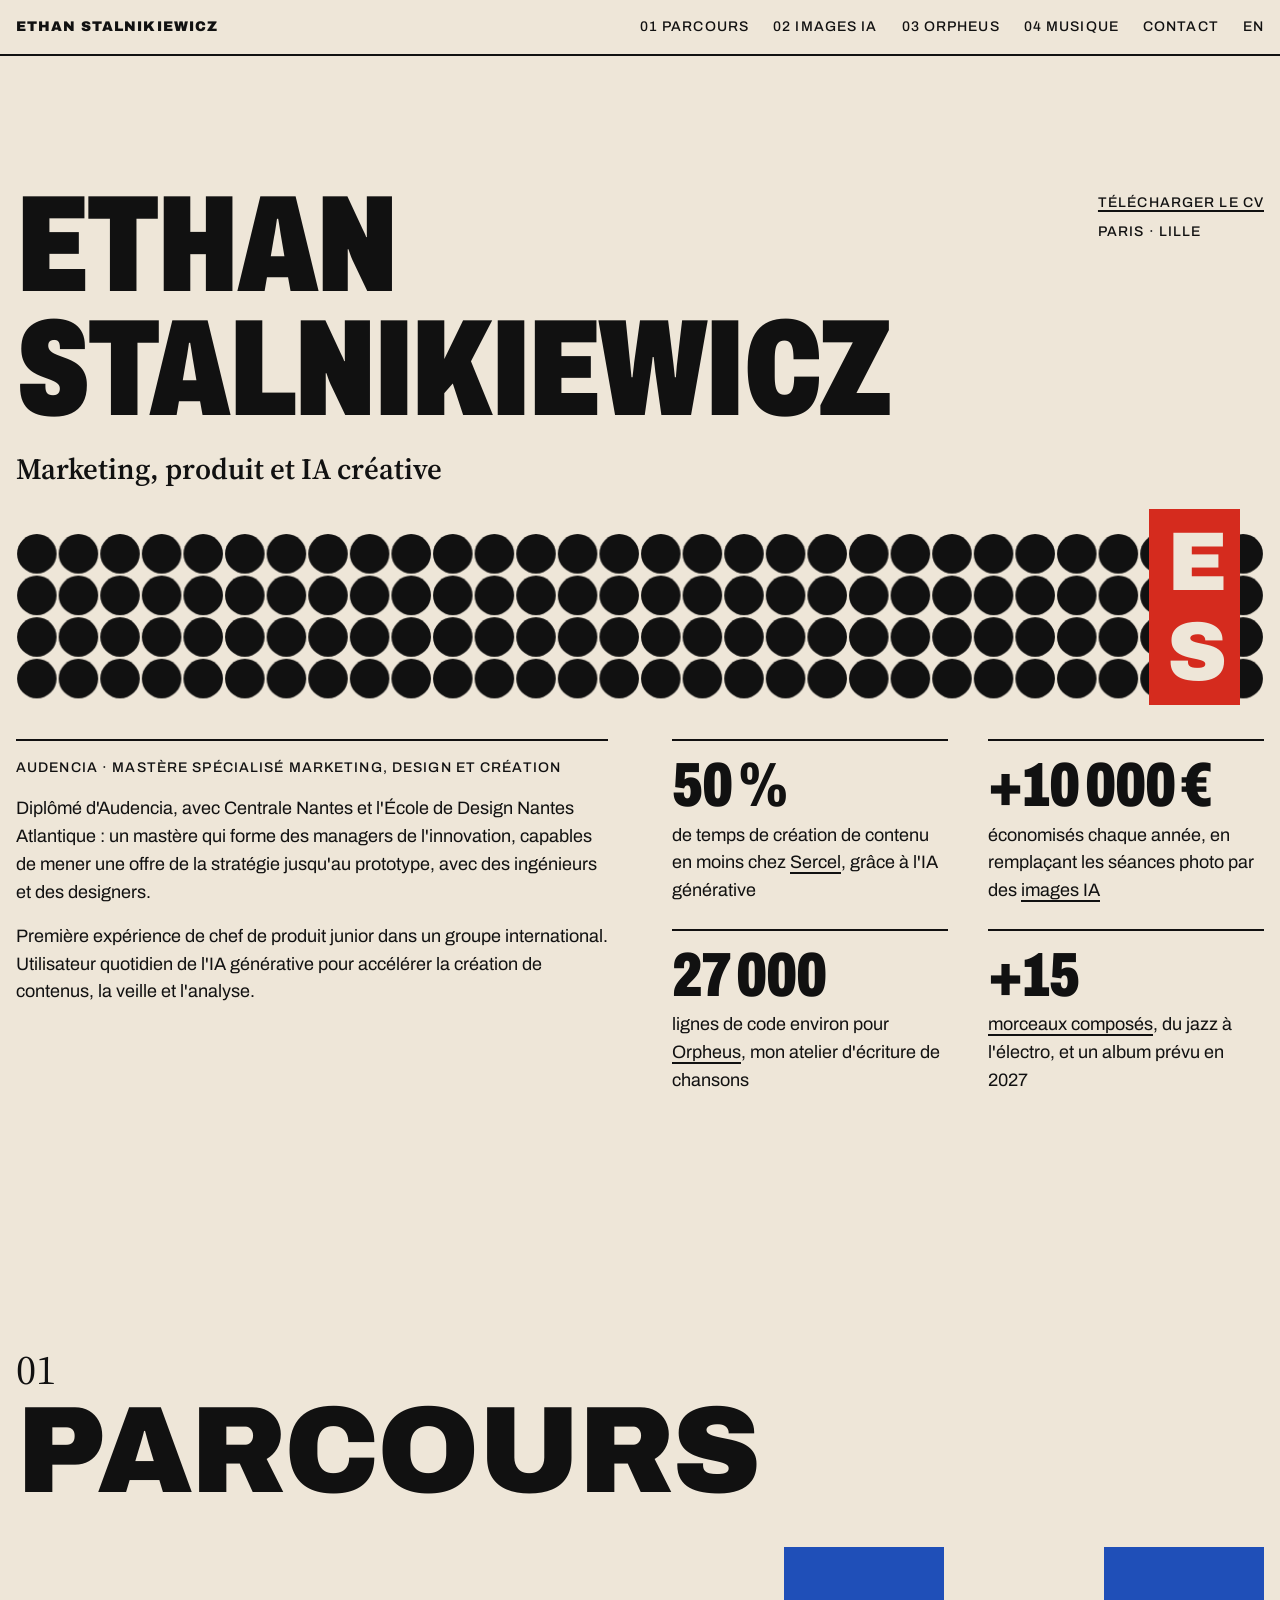
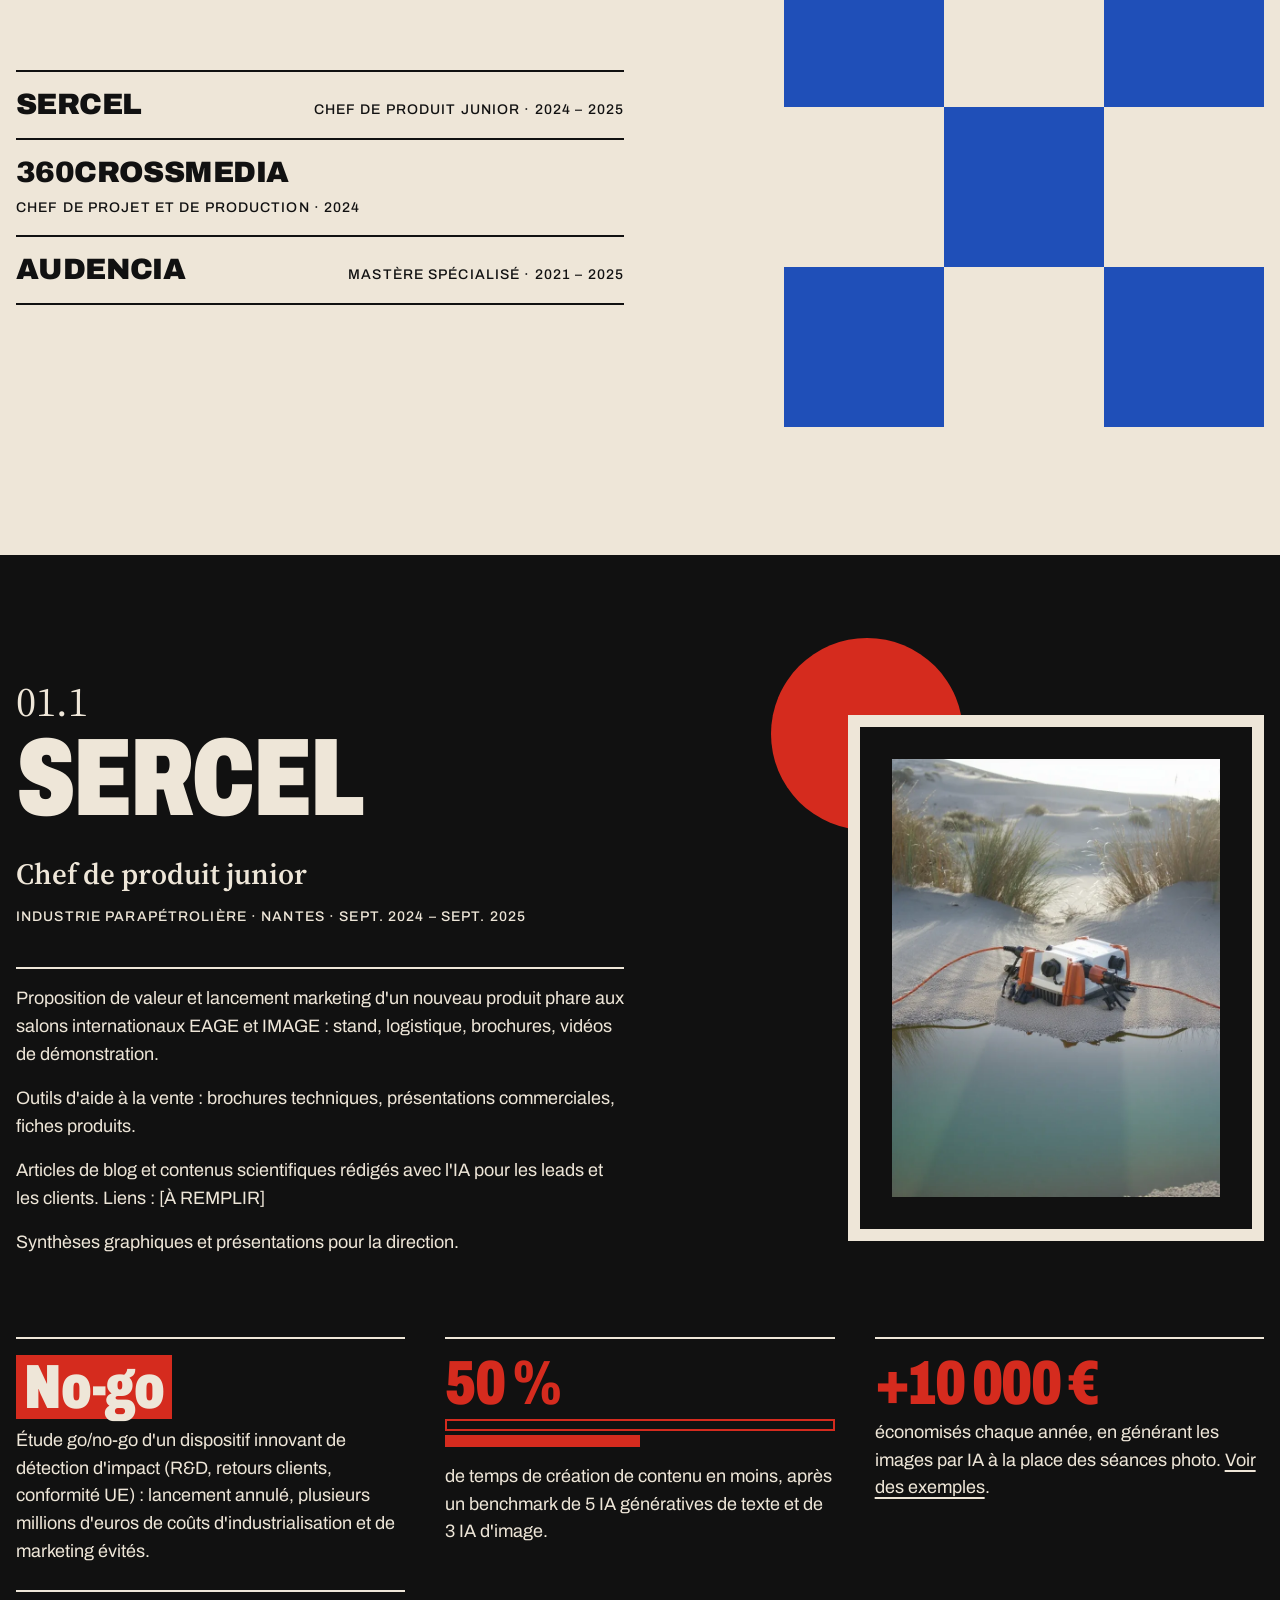
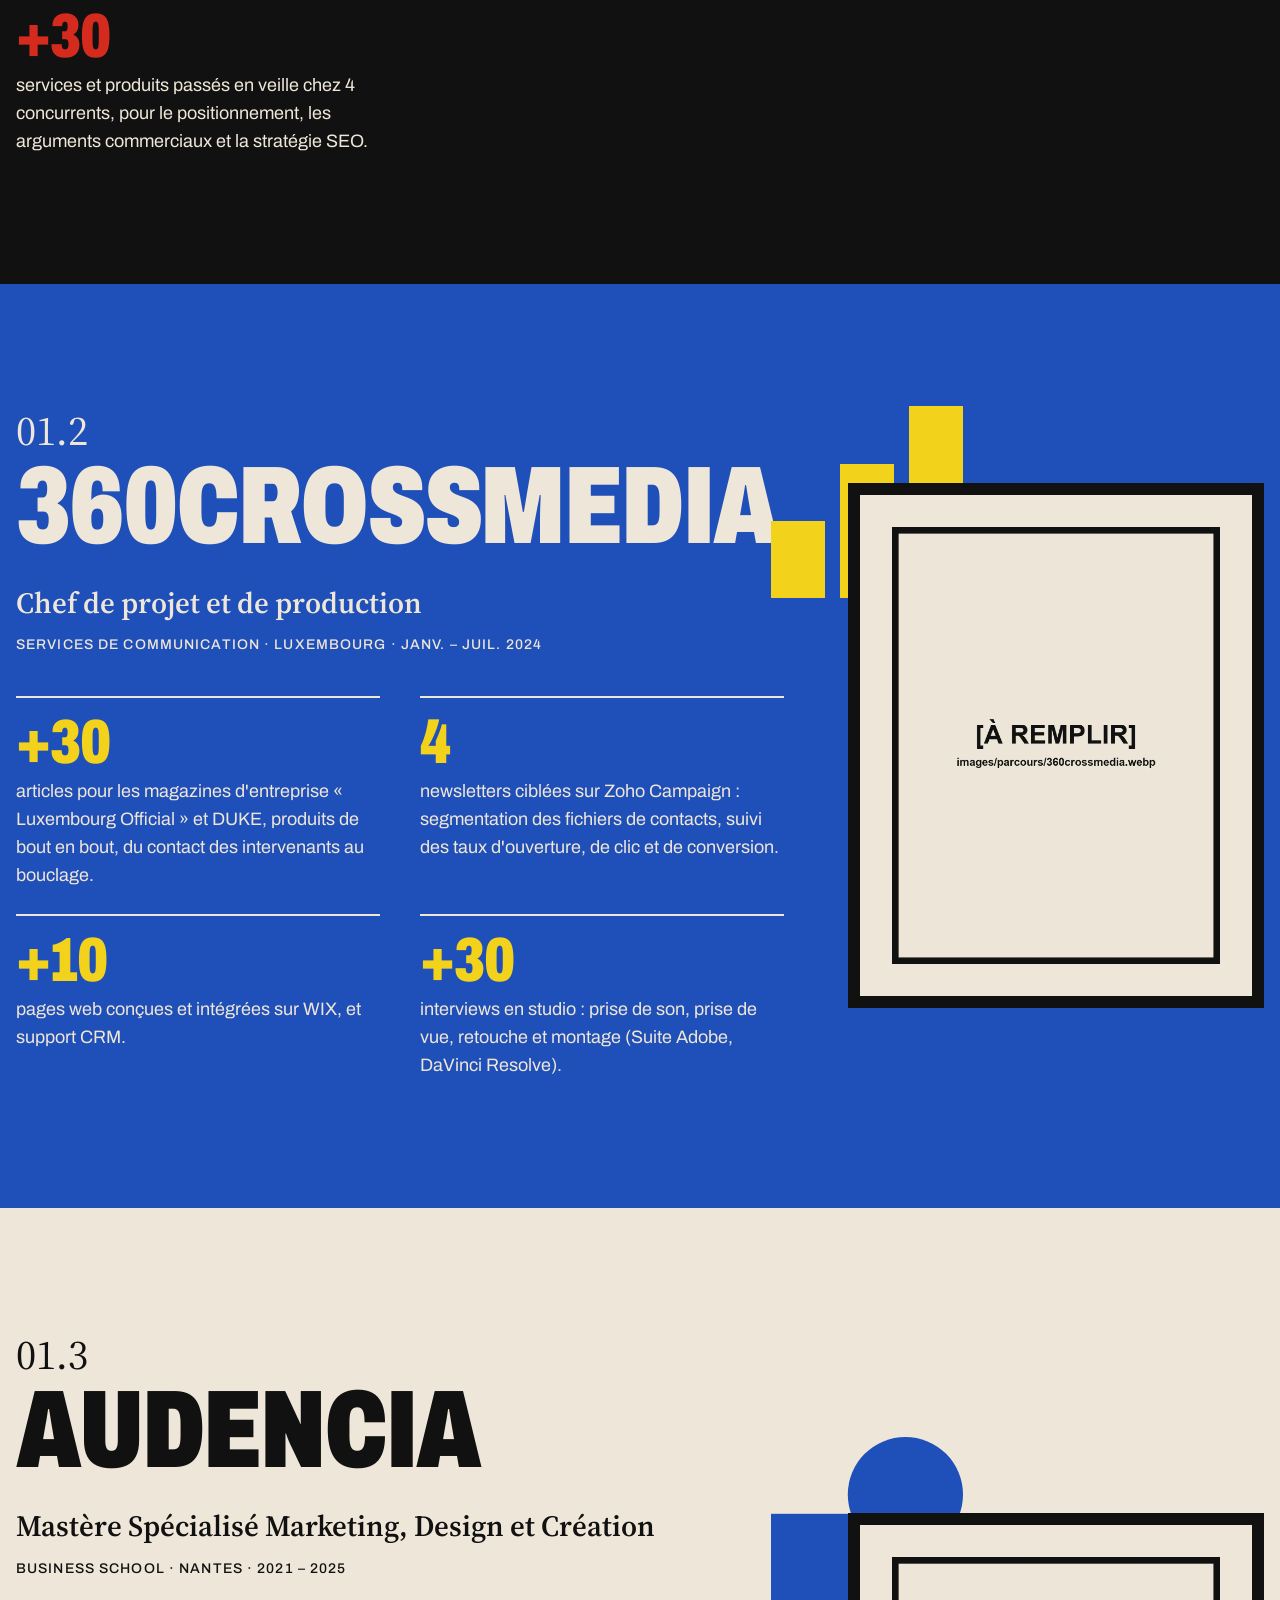
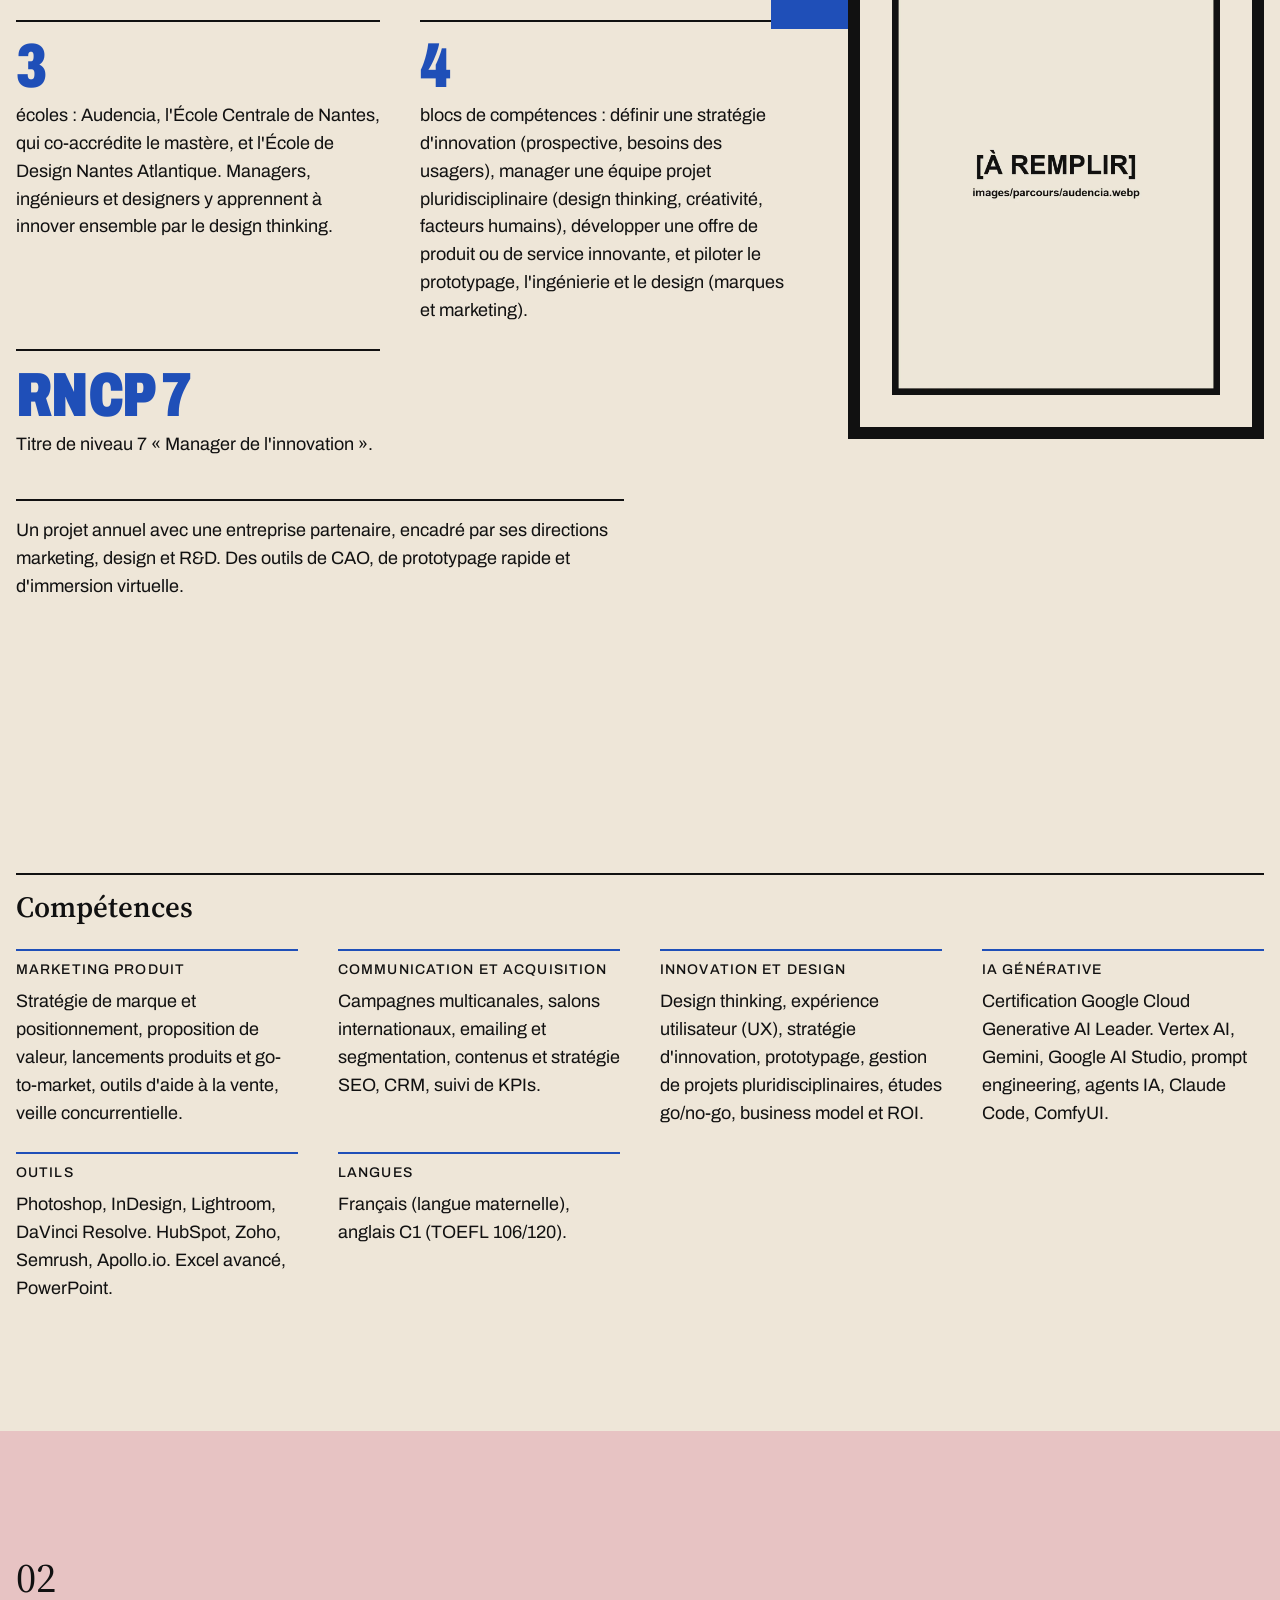
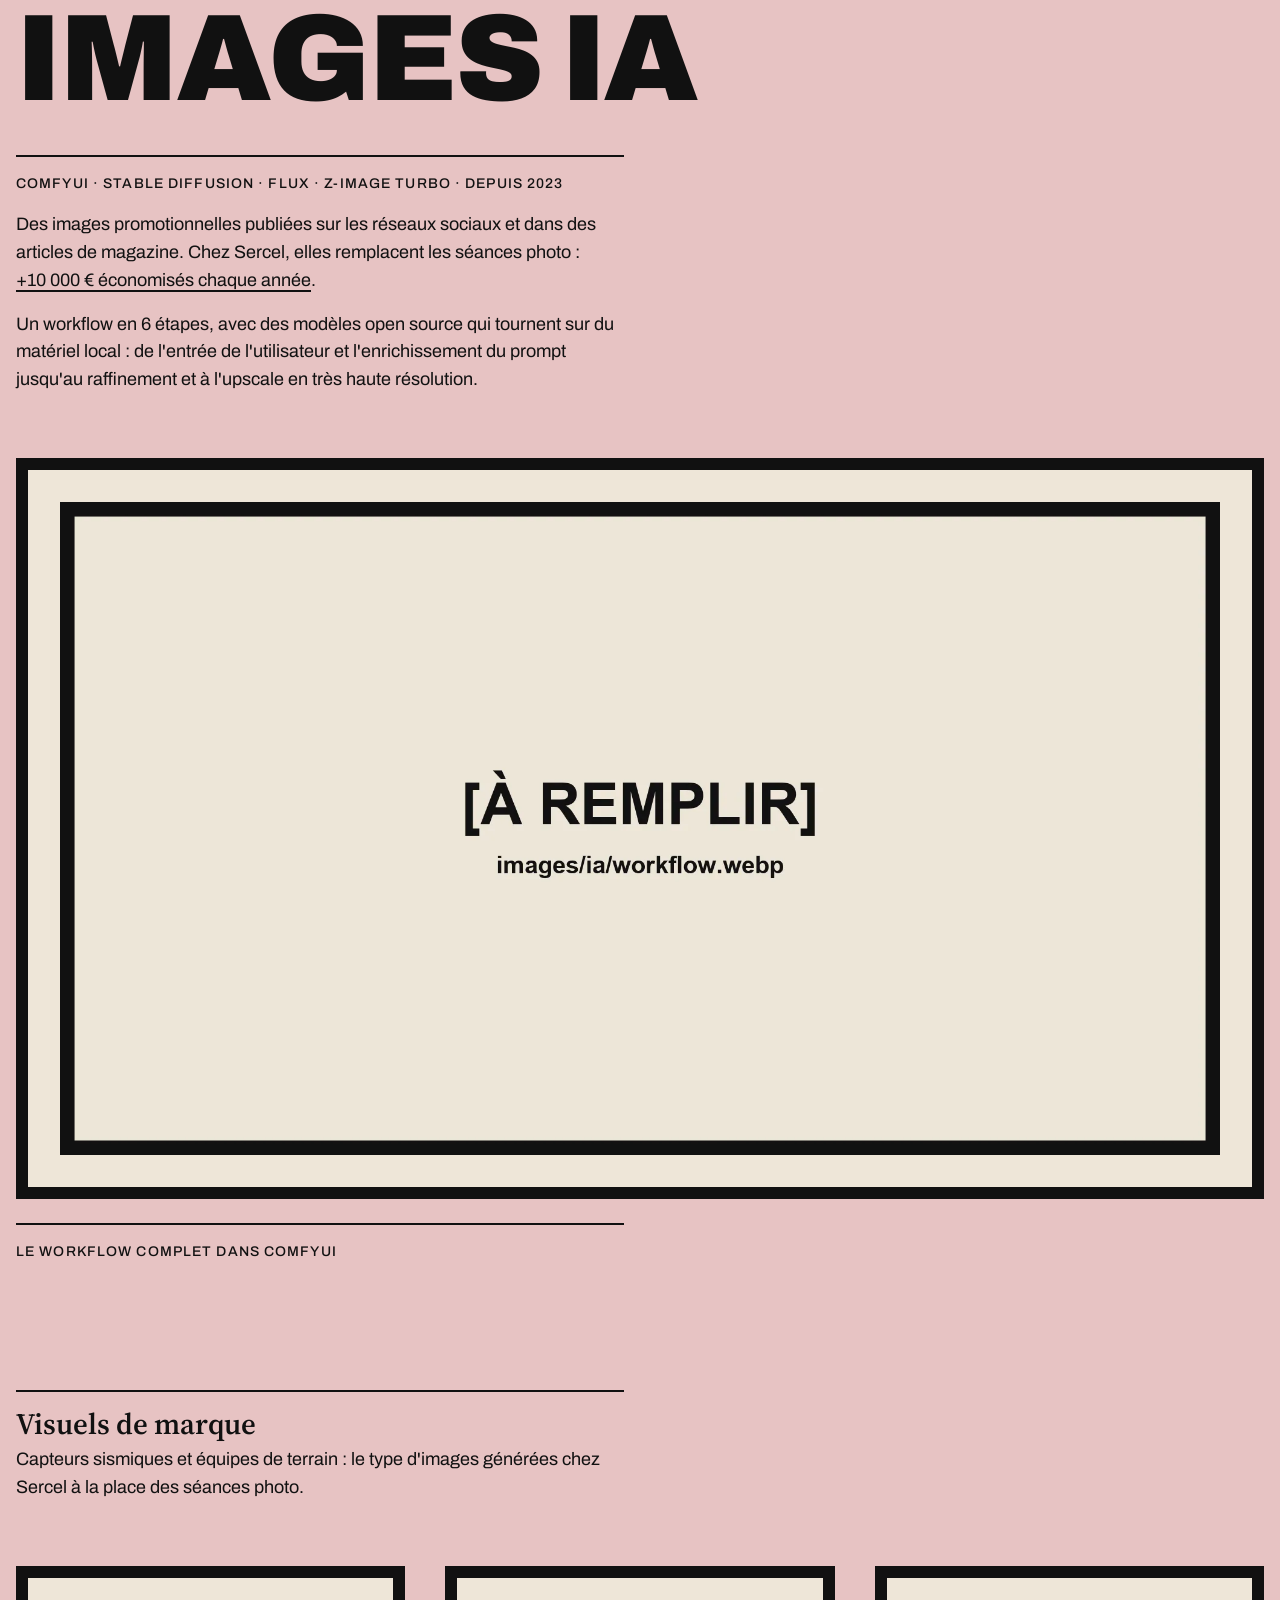
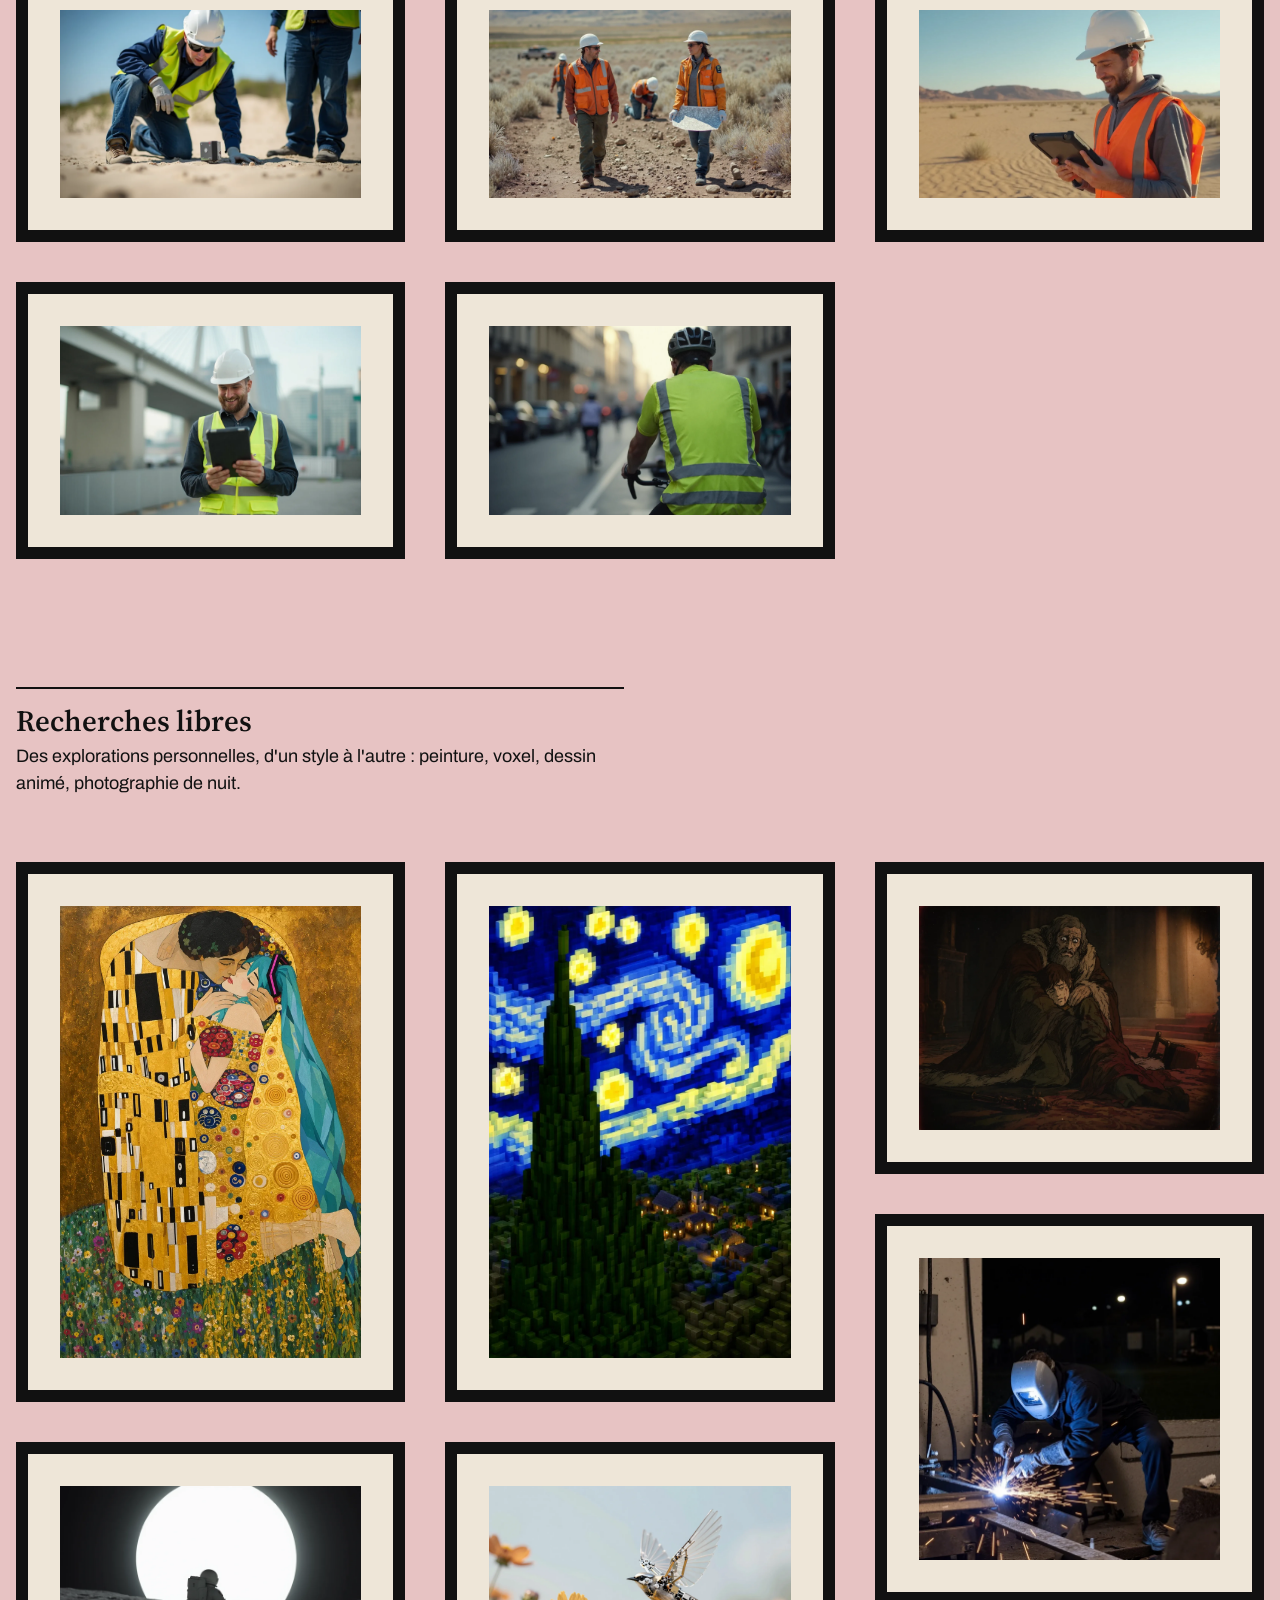
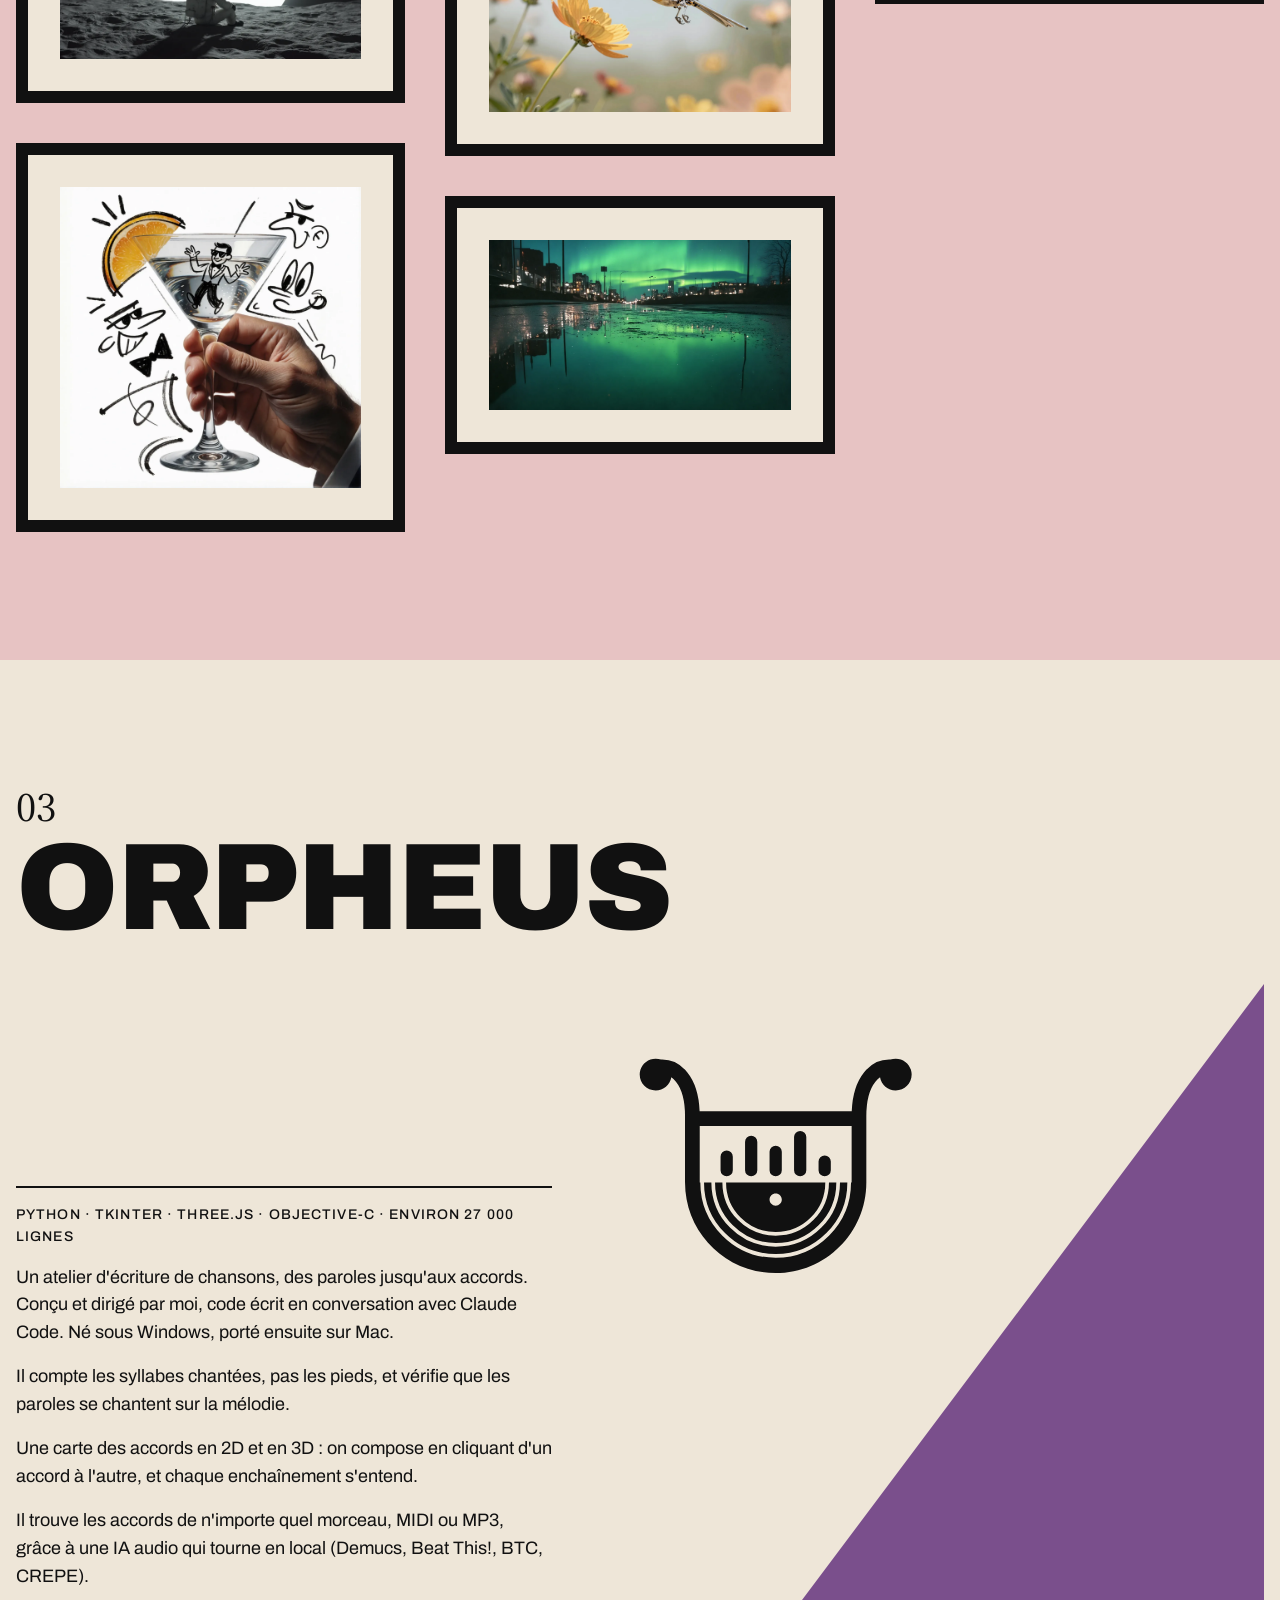
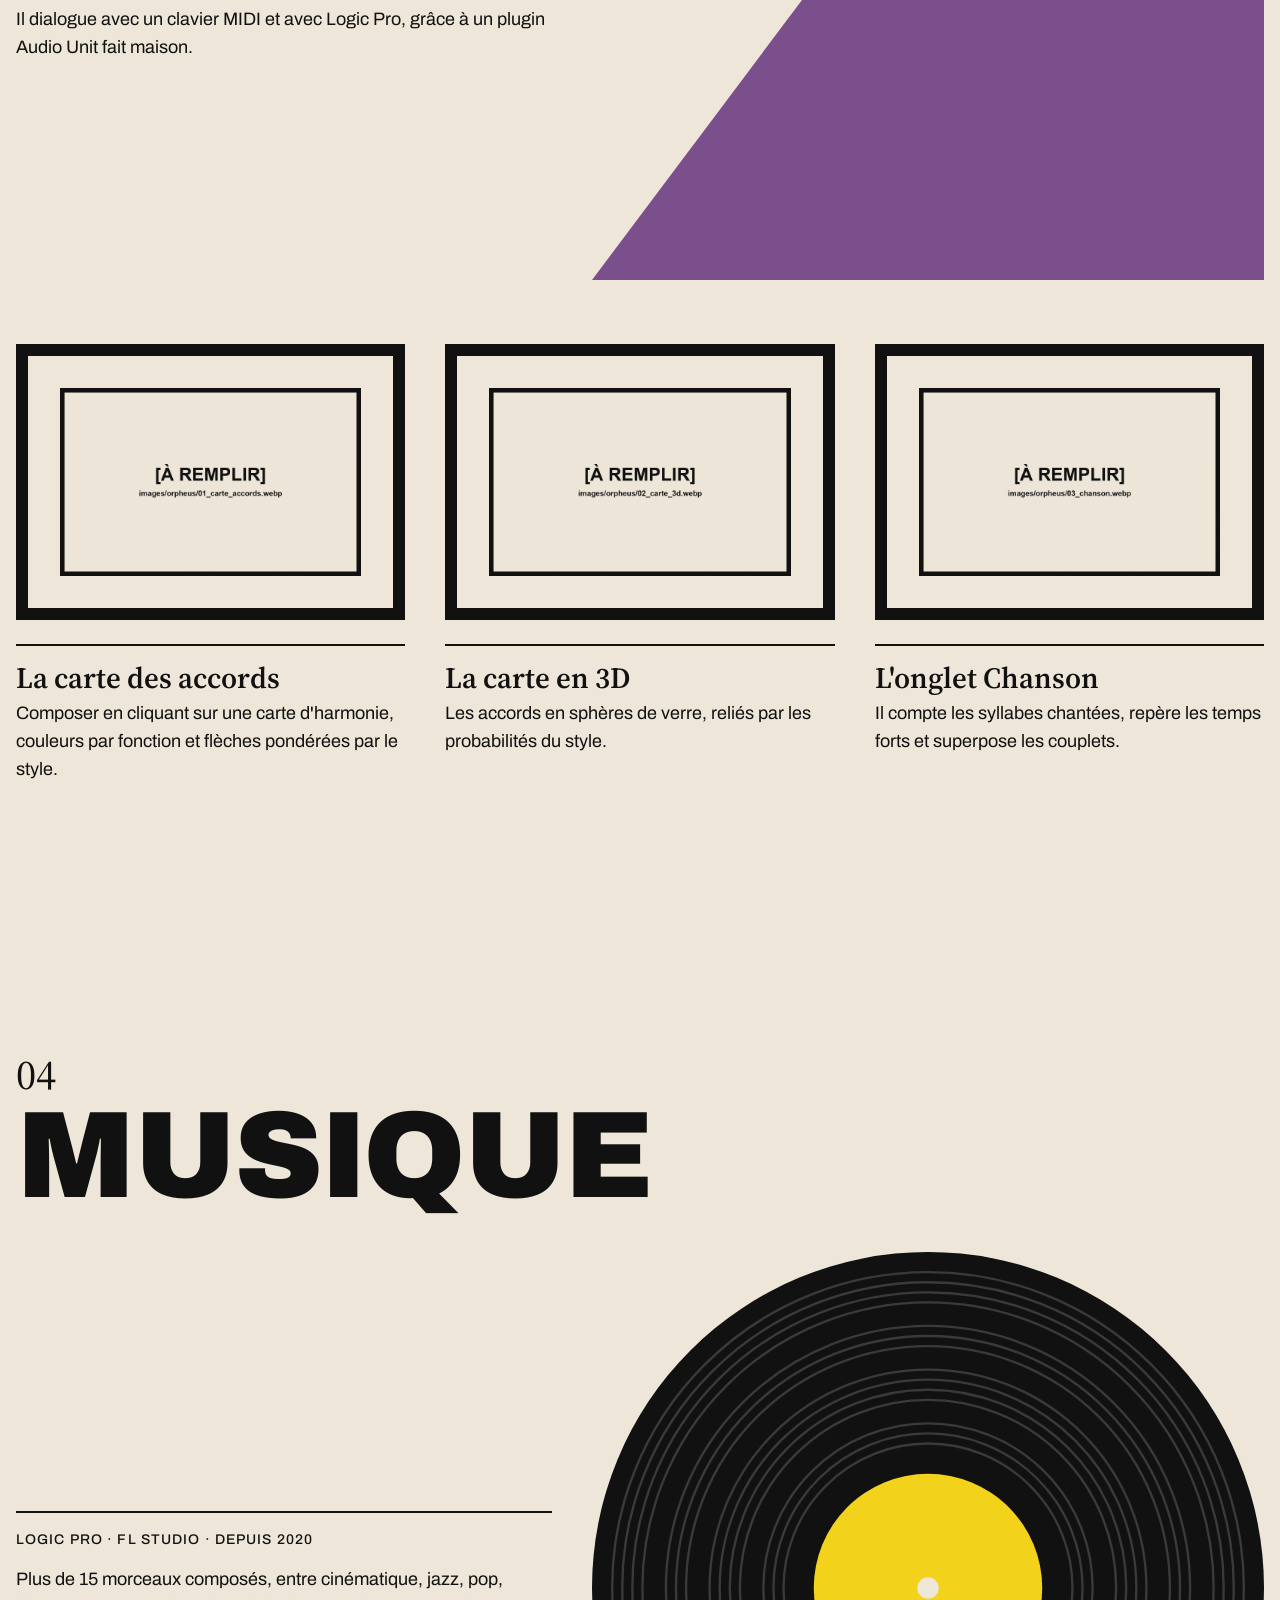
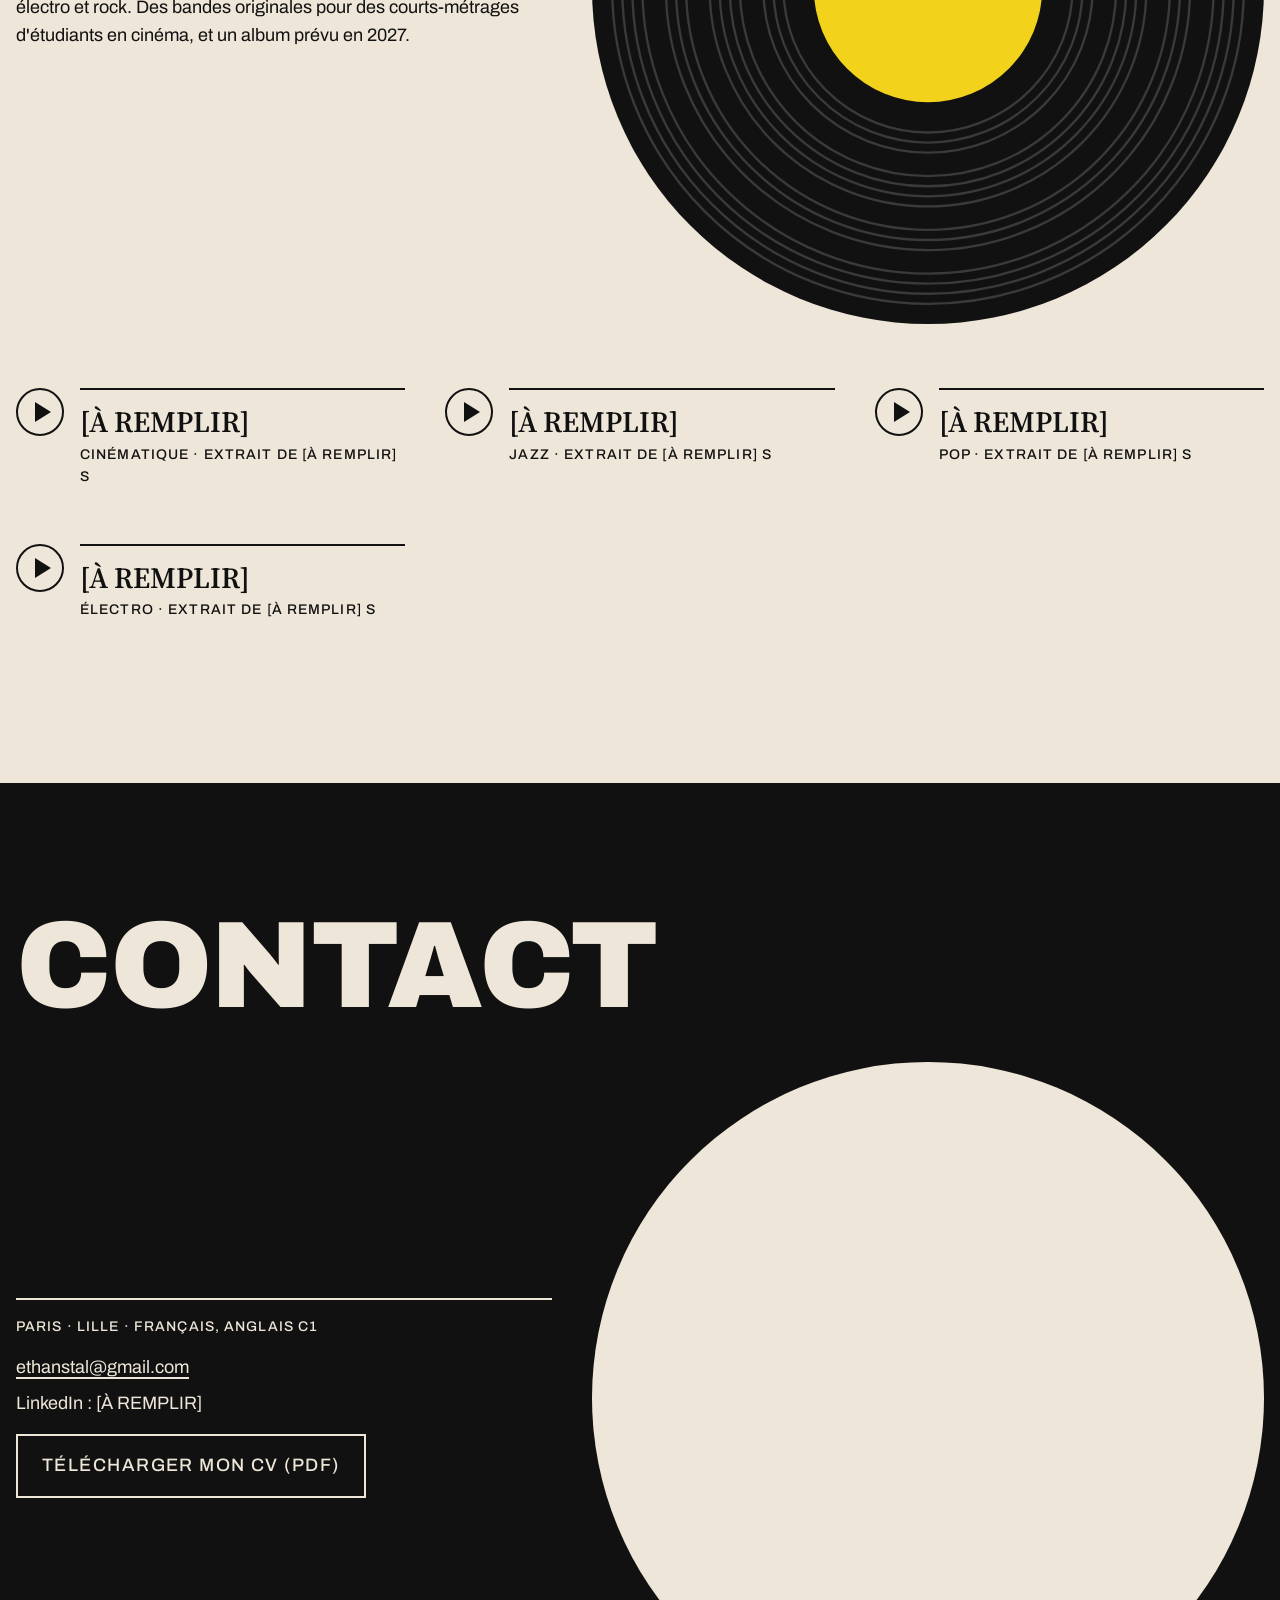
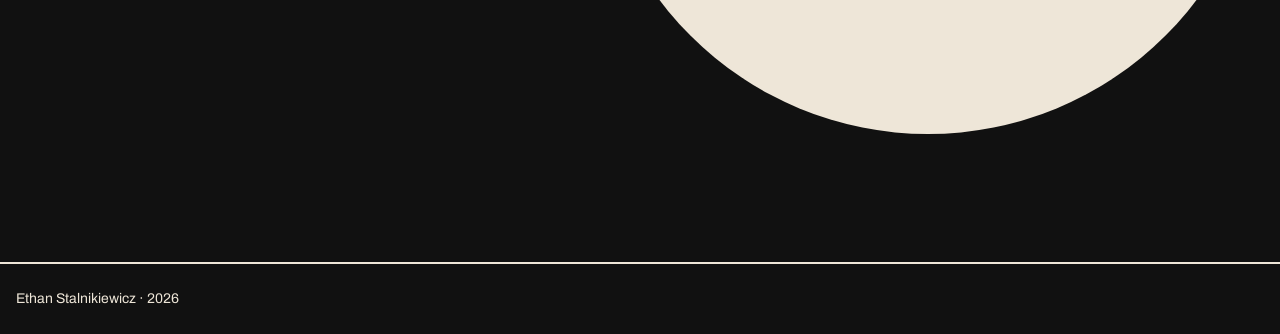
==== commit 332ea429: "Publication du site" ====
--- a/index.html
+++ b/index.html
@@ -4,15 +4,24 @@
   <meta charset="utf-8">
   <meta name="viewport" content="width=device-width, initial-scale=1">
   <title>Ethan Stalnikiewicz · Marketing, produit et IA créative</title>
-  <meta name="description" content="CV en ligne d'Ethan Stalnikiewicz : marketing, produit et IA créative. Parcours, musique, le logiciel Orpheus, images IA et outils.">
+  <meta name="description" content="CV en ligne d'Ethan Stalnikiewicz : marketing, produit et IA créative. Parcours, images IA, le logiciel Orpheus et musique.">
+  <meta name="color-scheme" content="only light">
+  <meta property="og:type" content="website">
+  <meta property="og:title" content="Ethan Stalnikiewicz · Marketing, produit et IA créative">
+  <meta property="og:description" content="CV en ligne d'Ethan Stalnikiewicz : marketing, produit et IA créative. Parcours, images IA, le logiciel Orpheus et musique.">
+  <meta property="og:url" content="https://ethanstal.github.io/">
+  <meta property="og:locale" content="fr_FR">
+  <!-- [À REMPLIR] : ajouter <meta property="og:image" content="https://ethanstal.github.io/images/partage.png"> (1200 × 630), puis passer twitter:card à summary_large_image -->
+  <meta name="twitter:card" content="summary">
   <link rel="alternate" hreflang="fr" href="index.html">
   <link rel="alternate" hreflang="en" href="en.html">
-  <link rel="icon" href="data:,">
+  <link rel="icon" href="images/favicon.svg" type="image/svg+xml">
   <link rel="preconnect" href="https://fonts.googleapis.com">
   <link rel="preconnect" href="https://fonts.gstatic.com" crossorigin>
   <link rel="stylesheet" href="https://fonts.googleapis.com/css2?family=Archivo:wdth,wght@62..125,400..900&family=Source+Serif+4:opsz,wght@8..60,400..900&display=swap">
   <link rel="stylesheet" href="styles.css">
   <script src="audio.js" defer></script>
+  <script src="nav.js" defer></script>
 </head>
 <body>
   <a class="evitement" href="#contenu">Aller au contenu</a>
@@ -22,10 +31,9 @@
     <nav aria-label="Sections">
       <ul>
         <li><a href="#parcours">01 Parcours</a></li>
-        <li><a href="#musique">02 Musique</a></li>
-        <li><a href="#logiciels">03 Logiciels</a></li>
-        <li><a href="#images">04 Images IA</a></li>
-        <li><a href="#outils">05 Outils</a></li>
+        <li><a href="#images">02 Images IA</a></li>
+        <li><a href="#logiciels">03 Orpheus</a></li>
+        <li><a href="#musique">04 Musique</a></li>
         <li><a href="#contact">Contact</a></li>
         <li><a href="en.html" hreflang="en" lang="en">EN</a></li>
       </ul>
@@ -36,17 +44,17 @@
     <section class="section s-accueil" id="accueil" aria-labelledby="titre-accueil">
       <div class="accueil__tete">
         <h1 class="nom" id="titre-accueil"><span>Ethan</span> <span>Stalnikiewicz</span></h1>
-        <p class="accueil__meta">CV · 2026<br>Paris · Lille</p>
+        <p class="accueil__meta"><a href="cv/CV_Ethan_Stalnikiewicz_FR.pdf" download>Télécharger le CV</a><br>Paris · Lille</p>
       </div>
       <p class="role">Marketing, produit et IA créative</p>
       <div class="accueil__bloc">
-        <svg class="cercles" viewBox="0 0 600 200" aria-hidden="true" focusable="false">
+        <svg class="cercles" viewBox="0 0 600 80" aria-hidden="true" focusable="false">
           <defs>
             <pattern id="motif-cercles" width="20" height="20" patternUnits="userSpaceOnUse">
               <circle cx="10" cy="10" r="9.5" fill="currentColor"/>
             </pattern>
           </defs>
-          <rect width="600" height="200" fill="url(#motif-cercles)"/>
+          <rect width="600" height="80" fill="url(#motif-cercles)"/>
         </svg>
         <span class="hanko" aria-hidden="true">ES</span>
       </div>
@@ -57,10 +65,10 @@
           <p>Première expérience de chef de produit junior dans un groupe international. Utilisateur quotidien de l'IA générative pour accélérer la création de contenus, la veille et l'analyse.</p>
         </div>
         <ul class="chiffres">
-          <li><span class="chiffres__nombre">50&nbsp;%</span> de temps de création de contenu en moins chez Sercel, grâce à l'IA générative</li>
-          <li><span class="chiffres__nombre">+10&nbsp;000&nbsp;€</span> économisés chaque année, en remplaçant les séances photo par des images IA</li>
-          <li><span class="chiffres__nombre">27&nbsp;000</span> lignes de code environ pour Orpheus, mon atelier d'écriture de chansons</li>
-          <li><span class="chiffres__nombre">+15</span> morceaux composés, du jazz à l'électro, et un album prévu en 2027</li>
+          <li><span class="chiffres__nombre">50&nbsp;%</span> de temps de création de contenu en moins chez <a href="#sercel">Sercel</a>, grâce à l'IA générative</li>
+          <li><span class="chiffres__nombre">+10&nbsp;000&nbsp;€</span> économisés chaque année, en remplaçant les séances photo par des <a href="#images-marque">images IA</a></li>
+          <li><span class="chiffres__nombre">27&nbsp;000</span> lignes de code environ pour <a href="#logiciels">Orpheus</a>, mon atelier d'écriture de chansons</li>
+          <li><span class="chiffres__nombre">+15</span> <a href="#musique">morceaux composés</a>, du jazz à l'électro, et un album prévu en 2027</li>
         </ul>
       </div>
     </section>
@@ -178,8 +186,8 @@
         <p>Certification Google Cloud Generative AI Leader. Vertex AI, Gemini, Google AI Studio, prompt engineering, agents IA, Claude Code, ComfyUI.</p>
       </div>
       <div>
-        <p class="cartel__meta">Bureautique et prospection</p>
-        <p>Excel avancé, PowerPoint, Apollo.io.</p>
+        <p class="cartel__meta">Outils</p>
+        <p>Photoshop, InDesign, Lightroom, DaVinci Resolve. HubSpot, Zoho, Semrush, Apollo.io. Excel avancé, PowerPoint.</p>
       </div>
       <div>
         <p class="cartel__meta">Langues</p>
@@ -189,8 +197,122 @@
   </div>
     </section>
 
+    <section class="section s-images" id="images" aria-labelledby="titre-images">
+      <h2 id="titre-images"><span class="numero">02</span> Images IA</h2>
+      <div class="cartel">
+        <p class="cartel__meta">ComfyUI · Stable Diffusion · Flux · Z-Image Turbo · depuis 2023</p>
+        <p>Des images promotionnelles publiées sur les réseaux sociaux et dans des articles de magazine. Chez Sercel, elles remplacent les séances photo : <a href="#sercel">+10&nbsp;000&nbsp;€ économisés chaque année</a>.</p>
+        <p>Un workflow en 6 étapes, avec des modèles open source qui tournent sur du matériel local : de l'entrée de l'utilisateur et l'enrichissement du prompt jusqu'au raffinement et à l'upscale en très haute résolution.</p>
+      </div>
+      <figure class="affiche affiche--large">
+        <!-- [À REMPLIR] : écraser images/ia/workflow.webp par la capture du workflow, en 16:9 (1920 × 1080) -->
+        <img src="images/ia/workflow.webp" alt="Capture du workflow ComfyUI, de l'entrée de l'utilisateur jusqu'à l'upscale. [À REMPLIR]" loading="lazy" decoding="async" width="1920" height="1080">
+        <figcaption class="cartel">
+          <p class="cartel__meta">Le workflow complet dans ComfyUI</p>
+        </figcaption>
+      </figure>
+      <div class="cartel groupe" id="images-marque">
+        <h3 class="cartel__titre">Visuels de marque</h3>
+        <p>Capteurs sismiques et équipes de terrain : le type d'images générées chez Sercel à la place des séances photo.</p>
+      </div>
+      <div class="galerie">
+        <figure class="affiche affiche--paysage">
+          <img src="images/ia/sercel-1.webp" alt="Un technicien en casque et gilet haute visibilité, à genoux dans le sable, pose un capteur sismique." loading="lazy" decoding="async" width="1408" height="1088">
+        </figure>
+        <figure class="affiche affiche--paysage">
+          <img src="images/ia/sercel-2.webp" alt="Deux géophysiciens en veste orange traversent une plaine aride, l'une tient une carte ; une équipe travaille derrière eux." loading="lazy" decoding="async" width="1600" height="1005">
+        </figure>
+        <figure class="affiche affiche--paysage">
+          <img src="images/ia/sercel-3.webp" alt="Un technicien souriant, casque blanc et gilet orange, consulte une tablette dans le désert." loading="lazy" decoding="async" width="1600" height="956">
+        </figure>
+        <figure class="affiche affiche--paysage">
+          <img src="images/ia/sercel-4.webp" alt="Un ingénieur en casque et gilet jaune sourit devant une tablette, au pied d'un pont à haubans." loading="lazy" decoding="async" width="1600" height="1005">
+        </figure>
+        <figure class="affiche affiche--paysage">
+          <img src="images/ia/sercel-5.webp" alt="Un cycliste en gilet haute visibilité, vu de dos, dans une rue de ville au petit matin." loading="lazy" decoding="async" width="1600" height="1113">
+        </figure>
+      </div>
+      <div class="cartel groupe">
+        <h3 class="cartel__titre">Recherches libres</h3>
+        <p>Des explorations personnelles, d'un style à l'autre : peinture, voxel, dessin animé, photographie de nuit.</p>
+      </div>
+      <div class="galerie galerie--mosaique">
+        <figure class="affiche">
+          <img src="images/ia/libre-1.webp" alt="Pastiche du Baiser de Klimt à la feuille d'or, où la femme porte les cheveux turquoise d'Hatsune Miku." loading="lazy" decoding="async" width="992" height="1488">
+        </figure>
+        <figure class="affiche">
+          <img src="images/ia/libre-2.webp" alt="Un astronaute assis de dos sur le sol lunaire, face à un disque de lumière blanche." loading="lazy" decoding="async" width="1344" height="768">
+        </figure>
+        <figure class="affiche">
+          <img src="images/ia/libre-3.webp" alt="Une main tient un verre à martini où danse un petit personnage dessiné à l'encre, entouré de visages griffonnés." loading="lazy" decoding="async" width="1448" height="1448">
+        </figure>
+        <figure class="affiche">
+          <img src="images/ia/libre-4.webp" alt="La Nuit étoilée de Van Gogh reconstruite en cubes, façon voxel." loading="lazy" decoding="async" width="832" height="1248">
+        </figure>
+        <figure class="affiche">
+          <img src="images/ia/libre-5.webp" alt="Un oiseau mécanique aux ailes transparentes vole vers une fleur orange." loading="lazy" decoding="async" width="1600" height="1200">
+        </figure>
+        <figure class="affiche">
+          <img src="images/ia/libre-6.webp" alt="Une aurore boréale verte au-dessus d'une avenue, reflétée dans une flaque." loading="lazy" decoding="async" width="1600" height="902">
+        </figure>
+        <figure class="affiche">
+          <img src="images/ia/libre-7.webp" alt="Image de dessin animé sombre : un vieux roi en manteau de fourrure serre un jeune garçon blessé, dans une salle du trône." loading="lazy" decoding="async" width="1600" height="1189">
+        </figure>
+        <figure class="affiche">
+          <img src="images/ia/libre-8.webp" alt="Un soudeur masqué travaille de nuit dans une gerbe d'étincelles." loading="lazy" decoding="async" width="1216" height="1216">
+        </figure>
+      </div>
+    </section>
+
+    <section class="section s-logiciels" id="logiciels" aria-labelledby="titre-logiciels">
+      <h2 id="titre-logiciels"><span class="numero">03</span> Orpheus</h2>
+      <div class="entete">
+        <div class="entete__texte">
+          <div class="cartel">
+            <p class="cartel__meta">Python · Tkinter · Three.js · Objective-C · environ 27 000 lignes</p>
+            <p>Un atelier d'écriture de chansons, des paroles jusqu'aux accords. Conçu et dirigé par moi, code écrit en conversation avec Claude Code. Né sous Windows, porté ensuite sur Mac.</p>
+            <p>Il compte les syllabes chantées, pas les pieds, et vérifie que les paroles se chantent sur la mélodie.</p>
+            <p>Une carte des accords en 2D et en 3D : on compose en cliquant d'un accord à l'autre, et chaque enchaînement s'entend.</p>
+            <p>Il trouve les accords de n'importe quel morceau, MIDI ou MP3, grâce à une IA audio qui tourne en local (Demucs, Beat This!, BTC, CREPE).</p>
+            <p>Il dialogue avec un clavier MIDI et avec Logic Pro, grâce à un plugin Audio Unit fait maison.</p>
+          </div>
+        </div>
+        <svg class="forme" viewBox="0 0 300 400" role="img" aria-labelledby="titre-lyre" focusable="false">
+          <title id="titre-lyre">Orpheus, une lyre dont la cuve est un vinyle</title>
+          <polygon points="0,400 300,400 300,0" fill="currentColor"/>
+          <svg class="lyre" x="12" y="12" width="140" height="140" viewBox="0 0 256 256">
+            <path d="M54 140V86Q54 66.95 46.58 57.77Q44.82 55.59 42.82 54.2C41.77 60.33 36.43 65 30 65C22.82 65 17 59.18 17 52C17 44.82 22.82 39 30 39C31.55 39 33.03 39.27 34.41 39.77Q47.1 39.31 55.92 50.23Q65.12 61.62 65.92 82H190.08Q190.88 61.62 200.08 50.23Q208.9 39.31 221.59 39.77C222.97 39.27 224.45 39 226 39C233.18 39 239 44.82 239 52C239 59.18 233.18 65 226 65C219.57 65 214.23 60.33 213.18 54.2Q211.18 55.59 209.42 57.77Q202 66.95 202 86V140C202 180.87 168.87 214 128 214C87.13 214 54 180.87 54 140ZM66 94V140H66.5Q66.5 165.47 84.51 183.49Q102.53 201.5 128 201.5Q153.47 201.5 171.49 183.49Q189.5 165.47 189.5 140H190V94ZM87.5 140H168.5Q168.5 156.78 156.64 168.64Q144.78 180.5 128 180.5Q111.22 180.5 99.36 168.64Q87.5 156.78 87.5 140ZM69.5 140H75.5Q75.5 161.75 90.88 177.12Q106.25 192.5 128 192.5Q149.75 192.5 165.12 177.12Q180.5 161.75 180.5 140H186.5Q186.5 164.23 169.37 181.37Q152.23 198.5 128 198.5Q103.77 198.5 86.63 181.37Q69.5 164.23 69.5 140ZM78.5 140H84.5Q84.5 158.02 97.24 170.76Q109.98 183.5 128 183.5Q146.02 183.5 158.76 170.76Q171.5 158.02 171.5 140H177.5Q177.5 160.5 163 175Q148.5 189.5 128 189.5Q107.5 189.5 93 175Q78.5 160.5 78.5 140ZM153 103V130Q153 132.07 151.54 133.54Q150.07 135 148 135Q145.93 135 144.46 133.54Q143 132.07 143 130V103Q143 100.93 144.46 99.46Q145.93 98 148 98Q150.07 98 151.54 99.46Q153 100.93 153 103ZM113 107V130Q113 132.07 111.54 133.54Q110.07 135 108 135Q105.93 135 104.46 133.54Q103 132.07 103 130V107Q103 104.93 104.46 103.46Q105.93 102 108 102Q110.07 102 111.54 103.46Q113 104.93 113 107ZM133 115V130Q133 132.07 131.54 133.54Q130.07 135 128 135Q125.93 135 124.46 133.54Q123 132.07 123 130V115Q123 112.93 124.46 111.46Q125.93 110 128 110Q130.07 110 131.54 111.46Q133 112.93 133 115ZM93 119V130Q93 132.07 91.54 133.54Q90.07 135 88 135Q85.93 135 84.46 133.54Q83 132.07 83 130V119Q83 116.93 84.46 115.46Q85.93 114 88 114Q90.07 114 91.54 115.46Q93 116.93 93 119ZM173 123V130Q173 132.07 171.54 133.54Q170.07 135 168 135Q165.93 135 164.46 133.54Q163 132.07 163 130V123Q163 120.93 164.46 119.46Q165.93 118 168 118Q170.07 118 171.54 119.46Q173 120.93 173 123ZM133 154C133 151.24 130.76 149 128 149C125.24 149 123 151.24 123 154C123 156.76 125.24 159 128 159C130.76 159 133 156.76 133 154Z"/>
+          </svg>
+        </svg>
+      </div>
+
+      <div class="galerie">
+        <figure class="affiche affiche--paysage">
+          <img src="images/orpheus/01_carte_accords.webp" alt="Capture d'Orpheus : la carte des accords, avec une suite composée en cliquant d'un accord à l'autre. [À REMPLIR]" loading="lazy" decoding="async" width="1600" height="1000">
+          <figcaption class="cartel">
+            <h3 class="cartel__titre">La carte des accords</h3>
+            <p>Composer en cliquant sur une carte d'harmonie, couleurs par fonction et flèches pondérées par le style.</p>
+          </figcaption>
+        </figure>
+        <figure class="affiche affiche--paysage">
+          <img src="images/orpheus/02_carte_3d.webp" alt="Capture d'Orpheus : la carte des accords en 3D, des sphères reliées par des flèches lumineuses. [À REMPLIR]" loading="lazy" decoding="async" width="1600" height="1000">
+          <figcaption class="cartel">
+            <h3 class="cartel__titre">La carte en 3D</h3>
+            <p>Les accords en sphères de verre, reliés par les probabilités du style.</p>
+          </figcaption>
+        </figure>
+        <figure class="affiche affiche--paysage">
+          <img src="images/orpheus/03_chanson.webp" alt="Capture d'Orpheus : l'onglet Chanson, avec les syllabes chantées comptées vers par vers. [À REMPLIR]" loading="lazy" decoding="async" width="1600" height="1000">
+          <figcaption class="cartel">
+            <h3 class="cartel__titre">L'onglet Chanson</h3>
+            <p>Il compte les syllabes chantées, repère les temps forts et superpose les couplets.</p>
+          </figcaption>
+        </figure>
+      </div>
+    </section>
+
     <section class="section s-musique" id="musique" aria-labelledby="titre-musique">
-      <h2 id="titre-musique"><span class="numero">02</span> Musique</h2>
+      <h2 id="titre-musique"><span class="numero">04</span> Musique</h2>
       <div class="entete">
         <div class="entete__texte">
           <div class="cartel">
@@ -274,152 +396,6 @@
       </ul>
     </section>
 
-    <section class="section s-logiciels" id="logiciels" aria-labelledby="titre-logiciels">
-      <h2 id="titre-logiciels"><span class="numero">03</span> Logiciels</h2>
-      <div class="entete">
-        <div class="entete__texte">
-          <div class="cartel">
-            <h3 class="cartel__titre">Orpheus</h3>
-            <p class="cartel__meta">Python · Tkinter · Three.js · Objective-C · environ 27 000 lignes</p>
-            <p>Un atelier d'écriture de chansons, des paroles jusqu'aux accords. Projet vibe coded : conçu et dirigé par moi, code écrit en conversation avec Claude Code. Né sous Windows, porté ensuite sur Mac.</p>
-            <p>Il compte les syllabes chantées, pas les pieds, et vérifie que les paroles se chantent sur la mélodie.</p>
-            <p>Une carte des accords en 2D et en 3D : on compose en cliquant d'un accord à l'autre, et chaque enchaînement s'entend.</p>
-            <p>Il trouve les accords de n'importe quel morceau, MIDI ou MP3, grâce à une IA audio qui tourne en local (Demucs, Beat This!, BTC, CREPE).</p>
-            <p>Il dialogue avec un clavier MIDI et avec Logic Pro, grâce à un plugin Audio Unit fait maison.</p>
-          </div>
-        </div>
-        <svg class="forme" viewBox="0 0 300 400" role="img" aria-labelledby="titre-lyre" focusable="false">
-          <title id="titre-lyre">Orpheus, une lyre dont la cuve est un vinyle</title>
-          <polygon points="0,400 300,400 300,0" fill="currentColor"/>
-          <svg class="lyre" x="12" y="12" width="140" height="140" viewBox="0 0 256 256">
-            <path d="M54 140V86Q54 66.95 46.58 57.77Q44.82 55.59 42.82 54.2C41.77 60.33 36.43 65 30 65C22.82 65 17 59.18 17 52C17 44.82 22.82 39 30 39C31.55 39 33.03 39.27 34.41 39.77Q47.1 39.31 55.92 50.23Q65.12 61.62 65.92 82H190.08Q190.88 61.62 200.08 50.23Q208.9 39.31 221.59 39.77C222.97 39.27 224.45 39 226 39C233.18 39 239 44.82 239 52C239 59.18 233.18 65 226 65C219.57 65 214.23 60.33 213.18 54.2Q211.18 55.59 209.42 57.77Q202 66.95 202 86V140C202 180.87 168.87 214 128 214C87.13 214 54 180.87 54 140ZM66 94V140H66.5Q66.5 165.47 84.51 183.49Q102.53 201.5 128 201.5Q153.47 201.5 171.49 183.49Q189.5 165.47 189.5 140H190V94ZM87.5 140H168.5Q168.5 156.78 156.64 168.64Q144.78 180.5 128 180.5Q111.22 180.5 99.36 168.64Q87.5 156.78 87.5 140ZM69.5 140H75.5Q75.5 161.75 90.88 177.12Q106.25 192.5 128 192.5Q149.75 192.5 165.12 177.12Q180.5 161.75 180.5 140H186.5Q186.5 164.23 169.37 181.37Q152.23 198.5 128 198.5Q103.77 198.5 86.63 181.37Q69.5 164.23 69.5 140ZM78.5 140H84.5Q84.5 158.02 97.24 170.76Q109.98 183.5 128 183.5Q146.02 183.5 158.76 170.76Q171.5 158.02 171.5 140H177.5Q177.5 160.5 163 175Q148.5 189.5 128 189.5Q107.5 189.5 93 175Q78.5 160.5 78.5 140ZM153 103V130Q153 132.07 151.54 133.54Q150.07 135 148 135Q145.93 135 144.46 133.54Q143 132.07 143 130V103Q143 100.93 144.46 99.46Q145.93 98 148 98Q150.07 98 151.54 99.46Q153 100.93 153 103ZM113 107V130Q113 132.07 111.54 133.54Q110.07 135 108 135Q105.93 135 104.46 133.54Q103 132.07 103 130V107Q103 104.93 104.46 103.46Q105.93 102 108 102Q110.07 102 111.54 103.46Q113 104.93 113 107ZM133 115V130Q133 132.07 131.54 133.54Q130.07 135 128 135Q125.93 135 124.46 133.54Q123 132.07 123 130V115Q123 112.93 124.46 111.46Q125.93 110 128 110Q130.07 110 131.54 111.46Q133 112.93 133 115ZM93 119V130Q93 132.07 91.54 133.54Q90.07 135 88 135Q85.93 135 84.46 133.54Q83 132.07 83 130V119Q83 116.93 84.46 115.46Q85.93 114 88 114Q90.07 114 91.54 115.46Q93 116.93 93 119ZM173 123V130Q173 132.07 171.54 133.54Q170.07 135 168 135Q165.93 135 164.46 133.54Q163 132.07 163 130V123Q163 120.93 164.46 119.46Q165.93 118 168 118Q170.07 118 171.54 119.46Q173 120.93 173 123ZM133 154C133 151.24 130.76 149 128 149C125.24 149 123 151.24 123 154C123 156.76 125.24 159 128 159C130.76 159 133 156.76 133 154Z"/>
-          </svg>
-        </svg>
-      </div>
-
-      <div class="galerie">
-        <figure class="affiche affiche--paysage">
-          <img src="images/orpheus/01_carte_accords.webp" alt="Capture d'Orpheus : la carte des accords, avec une suite composée en cliquant d'un accord à l'autre. [À REMPLIR]" loading="lazy" decoding="async" width="1600" height="1000">
-          <figcaption class="cartel">
-            <h3 class="cartel__titre">La carte des accords</h3>
-            <p>Composer en cliquant sur une carte d'harmonie, couleurs par fonction et flèches pondérées par le style.</p>
-          </figcaption>
-        </figure>
-        <figure class="affiche affiche--paysage">
-          <img src="images/orpheus/02_carte_3d.webp" alt="Capture d'Orpheus : la carte des accords en 3D, des sphères reliées par des flèches lumineuses. [À REMPLIR]" loading="lazy" decoding="async" width="1600" height="1000">
-          <figcaption class="cartel">
-            <h3 class="cartel__titre">La carte en 3D</h3>
-            <p>Les accords en sphères de verre, reliés par les probabilités du style.</p>
-          </figcaption>
-        </figure>
-        <figure class="affiche affiche--paysage">
-          <img src="images/orpheus/03_chanson.webp" alt="Capture d'Orpheus : l'onglet Chanson, avec les syllabes chantées comptées vers par vers. [À REMPLIR]" loading="lazy" decoding="async" width="1600" height="1000">
-          <figcaption class="cartel">
-            <h3 class="cartel__titre">L'onglet Chanson</h3>
-            <p>Il compte les syllabes chantées, repère les temps forts et superpose les couplets.</p>
-          </figcaption>
-        </figure>
-      </div>
-    </section>
-
-    <section class="section s-images" id="images" aria-labelledby="titre-images">
-      <h2 id="titre-images"><span class="numero">04</span> Images IA</h2>
-      <div class="cartel">
-        <p class="cartel__meta">ComfyUI · Stable Diffusion · Flux · Z-Image Turbo · depuis 2023</p>
-        <p>Un workflow en 6 étapes, avec des modèles open source qui tournent sur du matériel local :</p>
-        <ol>
-          <li>l'entrée de l'utilisateur ;</li>
-          <li>l'enrichissement du prompt ;</li>
-          <li>le conditionnement du modèle ;</li>
-          <li>les paramètres d'échantillonnage ;</li>
-          <li>le raffinement ;</li>
-          <li>l'upscale, jusqu'à la très haute résolution.</li>
-        </ol>
-        <p>Des images promotionnelles publiées sur les réseaux sociaux et dans des articles de magazine.</p>
-      </div>
-      <figure class="affiche affiche--large">
-        <!-- [À REMPLIR] : écraser images/ia/workflow.webp par la capture du workflow, en 16:9 (1920 × 1080) -->
-        <img src="images/ia/workflow.webp" alt="Capture du workflow ComfyUI, de l'entrée de l'utilisateur jusqu'à l'upscale. [À REMPLIR]" loading="lazy" decoding="async" width="1920" height="1080">
-        <figcaption class="cartel">
-          <p class="cartel__meta">Le workflow complet dans ComfyUI</p>
-        </figcaption>
-      </figure>
-      <div class="cartel groupe" id="images-marque">
-        <h3 class="cartel__titre">Visuels de marque</h3>
-        <p>Capteurs sismiques et équipes de terrain : le type d'images générées chez Sercel à la place des séances photo.</p>
-      </div>
-      <div class="galerie">
-        <figure class="affiche affiche--paysage">
-          <img src="images/ia/sercel-1.webp" alt="Un technicien en casque et gilet haute visibilité, à genoux dans le sable, pose un capteur sismique." loading="lazy" decoding="async" width="1408" height="1088">
-        </figure>
-        <figure class="affiche affiche--paysage">
-          <img src="images/ia/sercel-2.webp" alt="Deux géophysiciens en veste orange traversent une plaine aride, l'une tient une carte ; une équipe travaille derrière eux." loading="lazy" decoding="async" width="1600" height="1005">
-        </figure>
-        <figure class="affiche affiche--paysage">
-          <img src="images/ia/sercel-3.webp" alt="Un technicien souriant, casque blanc et gilet orange, consulte une tablette dans le désert." loading="lazy" decoding="async" width="1600" height="956">
-        </figure>
-        <figure class="affiche affiche--paysage">
-          <img src="images/ia/sercel-4.webp" alt="Un ingénieur en casque et gilet jaune sourit devant une tablette, au pied d'un pont à haubans." loading="lazy" decoding="async" width="1600" height="1005">
-        </figure>
-        <figure class="affiche affiche--paysage">
-          <img src="images/ia/sercel-5.webp" alt="Un cycliste en gilet haute visibilité, vu de dos, dans une rue de ville au petit matin." loading="lazy" decoding="async" width="1600" height="1113">
-        </figure>
-      </div>
-      <div class="cartel groupe">
-        <h3 class="cartel__titre">Recherches libres</h3>
-        <p>Des explorations personnelles, d'un style à l'autre : peinture, voxel, dessin animé, photographie de nuit.</p>
-      </div>
-      <div class="galerie galerie--mosaique">
-        <figure class="affiche">
-          <img src="images/ia/libre-1.webp" alt="Pastiche du Baiser de Klimt à la feuille d'or, où la femme porte les cheveux turquoise d'Hatsune Miku." loading="lazy" decoding="async" width="992" height="1488">
-        </figure>
-        <figure class="affiche">
-          <img src="images/ia/libre-2.webp" alt="Un astronaute assis de dos sur le sol lunaire, face à un disque de lumière blanche." loading="lazy" decoding="async" width="1344" height="768">
-        </figure>
-        <figure class="affiche">
-          <img src="images/ia/libre-3.webp" alt="Une main tient un verre à martini où danse un petit personnage dessiné à l'encre, entouré de visages griffonnés." loading="lazy" decoding="async" width="1448" height="1448">
-        </figure>
-        <figure class="affiche">
-          <img src="images/ia/libre-4.webp" alt="La Nuit étoilée de Van Gogh reconstruite en cubes, façon voxel." loading="lazy" decoding="async" width="832" height="1248">
-        </figure>
-        <figure class="affiche">
-          <img src="images/ia/libre-5.webp" alt="Un oiseau mécanique aux ailes transparentes vole vers une fleur orange." loading="lazy" decoding="async" width="1600" height="1200">
-        </figure>
-        <figure class="affiche">
-          <img src="images/ia/libre-6.webp" alt="Une aurore boréale verte au-dessus d'une avenue, reflétée dans une flaque." loading="lazy" decoding="async" width="1600" height="902">
-        </figure>
-        <figure class="affiche">
-          <img src="images/ia/libre-7.webp" alt="Image de dessin animé sombre : un vieux roi en manteau de fourrure serre un jeune garçon blessé, dans une salle du trône." loading="lazy" decoding="async" width="1600" height="1189">
-        </figure>
-        <figure class="affiche">
-          <img src="images/ia/libre-8.webp" alt="Un soudeur masqué travaille de nuit dans une gerbe d'étincelles." loading="lazy" decoding="async" width="1216" height="1216">
-        </figure>
-      </div>
-    </section>
-
-    <section class="section s-outils" id="outils" aria-labelledby="titre-outils">
-      <h2 id="titre-outils"><span class="numero">05</span> Outils</h2>
-      <div class="entete">
-        <ul class="outils">
-          <li><span class="outils__nom">Photoshop</span></li>
-          <li><span class="outils__nom">InDesign</span></li>
-          <li><span class="outils__nom">Lightroom</span></li>
-          <li><img src="images/outils/davinci-resolve.svg" alt="" loading="lazy" decoding="async" width="40" height="40"><span class="outils__nom">DaVinci Resolve</span></li>
-          <li><img src="images/outils/hubspot.svg" alt="" loading="lazy" decoding="async" width="40" height="40"><span class="outils__nom">HubSpot</span></li>
-          <li><img src="images/outils/zoho.svg" alt="" loading="lazy" decoding="async" width="40" height="40"><span class="outils__nom">Zoho</span></li>
-          <li><img src="images/outils/semrush.svg" alt="" loading="lazy" decoding="async" width="40" height="40"><span class="outils__nom">Semrush</span></li>
-        </ul>
-        <svg class="forme" viewBox="0 0 300 300" aria-hidden="true" focusable="false">
-          <defs>
-            <pattern id="motif-points" width="30" height="30" patternUnits="userSpaceOnUse">
-              <circle cx="15" cy="15" r="6" fill="currentColor"/>
-            </pattern>
-          </defs>
-          <rect width="300" height="300" fill="url(#motif-points)"/>
-        </svg>
-      </div>
-    </section>
-
     <section class="section s-contact" id="contact" aria-labelledby="titre-contact">
       <h2 id="titre-contact">Contact</h2>
       <div class="entete">
--- a/styles.css
+++ b/styles.css
@@ -53,6 +53,8 @@
   --cadre: 0.75rem;
   --passe-partout: clamp(0.75rem, 3vw, 2rem);
   --focus: 0.1875rem;
+  --focus-reserve: calc(2 * var(--focus));  /* place du contour de focus dans le menu qui défile */
+  --nav-reserve: 6rem;              /* hauteur du menu collant, 2 lignes à 375 px */
   --galerie-min: 22rem;             /* 1 colonne à 375 px, 3 colonnes à 1440 px */
   --forme-taille: clamp(12rem, 55vw, 42rem);
   --forme-taille-parcours: clamp(12rem, 40vw, 30rem);
@@ -81,7 +83,6 @@
   --hanko-fond: var(--accent);
   --hanko-texte: var(--papier);
   --lecture-taille: 3rem;           /* cible tactile ≥ 44 px */
-  --logo-taille: 2.5rem;
   --lyre-couleur: var(--encre);
   --lecture-fond: var(--accent);
   --lecture-signe: var(--papier);
@@ -100,7 +101,6 @@
 .s-musique   { --fond: var(--papier); --texte: var(--encre);  --dominante: var(--encre); --lecture-fond: var(--encre); }
 .s-logiciels { --fond: var(--papier); --texte: var(--encre);  --dominante: var(--violet); }
 .s-images    { --fond: var(--rose);   --texte: var(--encre);  --dominante: var(--encre); }
-.s-outils    { --fond: var(--jaune);  --texte: var(--encre);  --dominante: var(--encre); }
 .s-contact   { --fond: var(--encre);  --texte: var(--papier); --dominante: var(--papier); }
 
 /* Base */
@@ -108,6 +108,7 @@
 @media (prefers-reduced-motion: no-preference) {
   html { scroll-behavior: smooth; }
 }
+html { scroll-padding-block-start: var(--nav-reserve); }
 body {
   margin: 0;
   background: var(--papier);
@@ -126,7 +127,7 @@
   position: absolute;
   inset-inline-start: var(--gouttiere);
   inset-block-start: var(--gouttiere);
-  z-index: 1;
+  z-index: 3;                       /* au-dessus du menu collant */
   padding: var(--espace-2) var(--espace-3);
   background: var(--encre);
   color: var(--papier);
@@ -134,23 +135,36 @@
 }
 .evitement:focus { transform: none; outline-color: var(--vermillon); }
 
-/* Navigation */
+/* Navigation : collante, sur une ligne qui défile quand l'écran est étroit */
 .nav {
+  position: sticky;
+  inset-block-start: 0;
+  z-index: 2;
   display: flex;
   flex-wrap: wrap;
   justify-content: space-between;
-  align-items: baseline;
-  gap: var(--espace-2) var(--espace-4);
-  padding: var(--espace-3) var(--marge-laterale);
+  align-items: center;
+  gap: 0 var(--espace-4);
+  padding: var(--espace-2) var(--marge-laterale);
+  background: var(--papier);
   border-block-end: var(--trait) solid var(--encre);
   font-size: var(--taille-petit);
   font-weight: var(--graisse-meta);
   letter-spacing: var(--approche-meta);
   text-transform: uppercase;
 }
-.nav ul { display: flex; flex-wrap: wrap; gap: var(--espace-2) var(--espace-4); margin: 0; padding: 0; list-style: none; }
-.nav a { text-decoration: none; }
-.nav a:hover, .nav a:focus-visible { text-decoration: underline; }
+.nav nav { min-width: 0; }         /* laisse la liste rétrécir et défiler au lieu d'élargir la page */
+.nav ul {
+  display: flex;
+  gap: var(--espace-4);
+  margin: calc(-1 * var(--focus-reserve));
+  padding: var(--focus-reserve);
+  overflow-x: auto;
+  list-style: none;
+  white-space: nowrap;
+}
+.nav a { display: inline-block; padding-block: var(--espace-2); text-decoration: none; }  /* cible d'environ 36 px de haut */
+.nav a:hover, .nav a:focus-visible, .nav a[aria-current] { text-decoration: underline; }
 .nav__nom { font-weight: var(--graisse-titre); }
 
 /* Sections : chacune est une affiche */
@@ -232,8 +246,9 @@
 }
 .nom span { display: block; }
 .accueil__meta { font-size: var(--taille-petit); font-weight: var(--graisse-meta); letter-spacing: var(--approche-meta); text-transform: uppercase; }
+.accueil__meta a { display: inline-block; padding-block: var(--espace-2); }
 .role { margin-block: var(--espace-3) var(--espace-5); font-family: var(--police-accent); font-size: var(--taille-h3); font-weight: var(--graisse-accent); }
-.accueil__bloc { position: relative; margin-block-end: var(--espace-5); }
+.accueil__bloc { position: relative; min-height: calc(2 * var(--interligne-titre) * var(--hanko-taille)); margin-block-end: var(--espace-5); }  /* le tampon ne déborde pas sous la bande de points */
 .accueil__bas {
   display: grid;
   grid-template-columns: repeat(auto-fit, minmax(min(100%, var(--galerie-min)), 1fr));
@@ -391,30 +406,3 @@
 
 /* Logiciels : la lyre d'Orpheus dans l'espace papier, triangle violet */
 .lyre { fill: var(--lyre-couleur); }
-
-/* Outils : liste de cartel, logos en encre */
-.outils {
-  flex: 1 1 var(--galerie-min);
-  max-width: var(--largeur-texte);
-  margin: 0;
-  padding: 0;
-  list-style: none;
-  border-block-start: var(--trait) solid currentColor;
-}
-.outils li {
-  display: grid;
-  grid-template-columns: var(--logo-taille) 1fr;
-  align-items: center;
-  gap: var(--espace-3);
-  padding-block: var(--espace-3);
-  border-block-end: var(--trait) solid currentColor;
-}
-.outils img { width: var(--logo-taille); height: var(--logo-taille); }
-.outils__nom {
-  grid-column: 2;
-  font-size: var(--taille-h3);
-  font-weight: var(--graisse-titre);
-  line-height: var(--interligne-cartel);
-  letter-spacing: var(--approche-titre);
-  text-transform: uppercase;
-}
